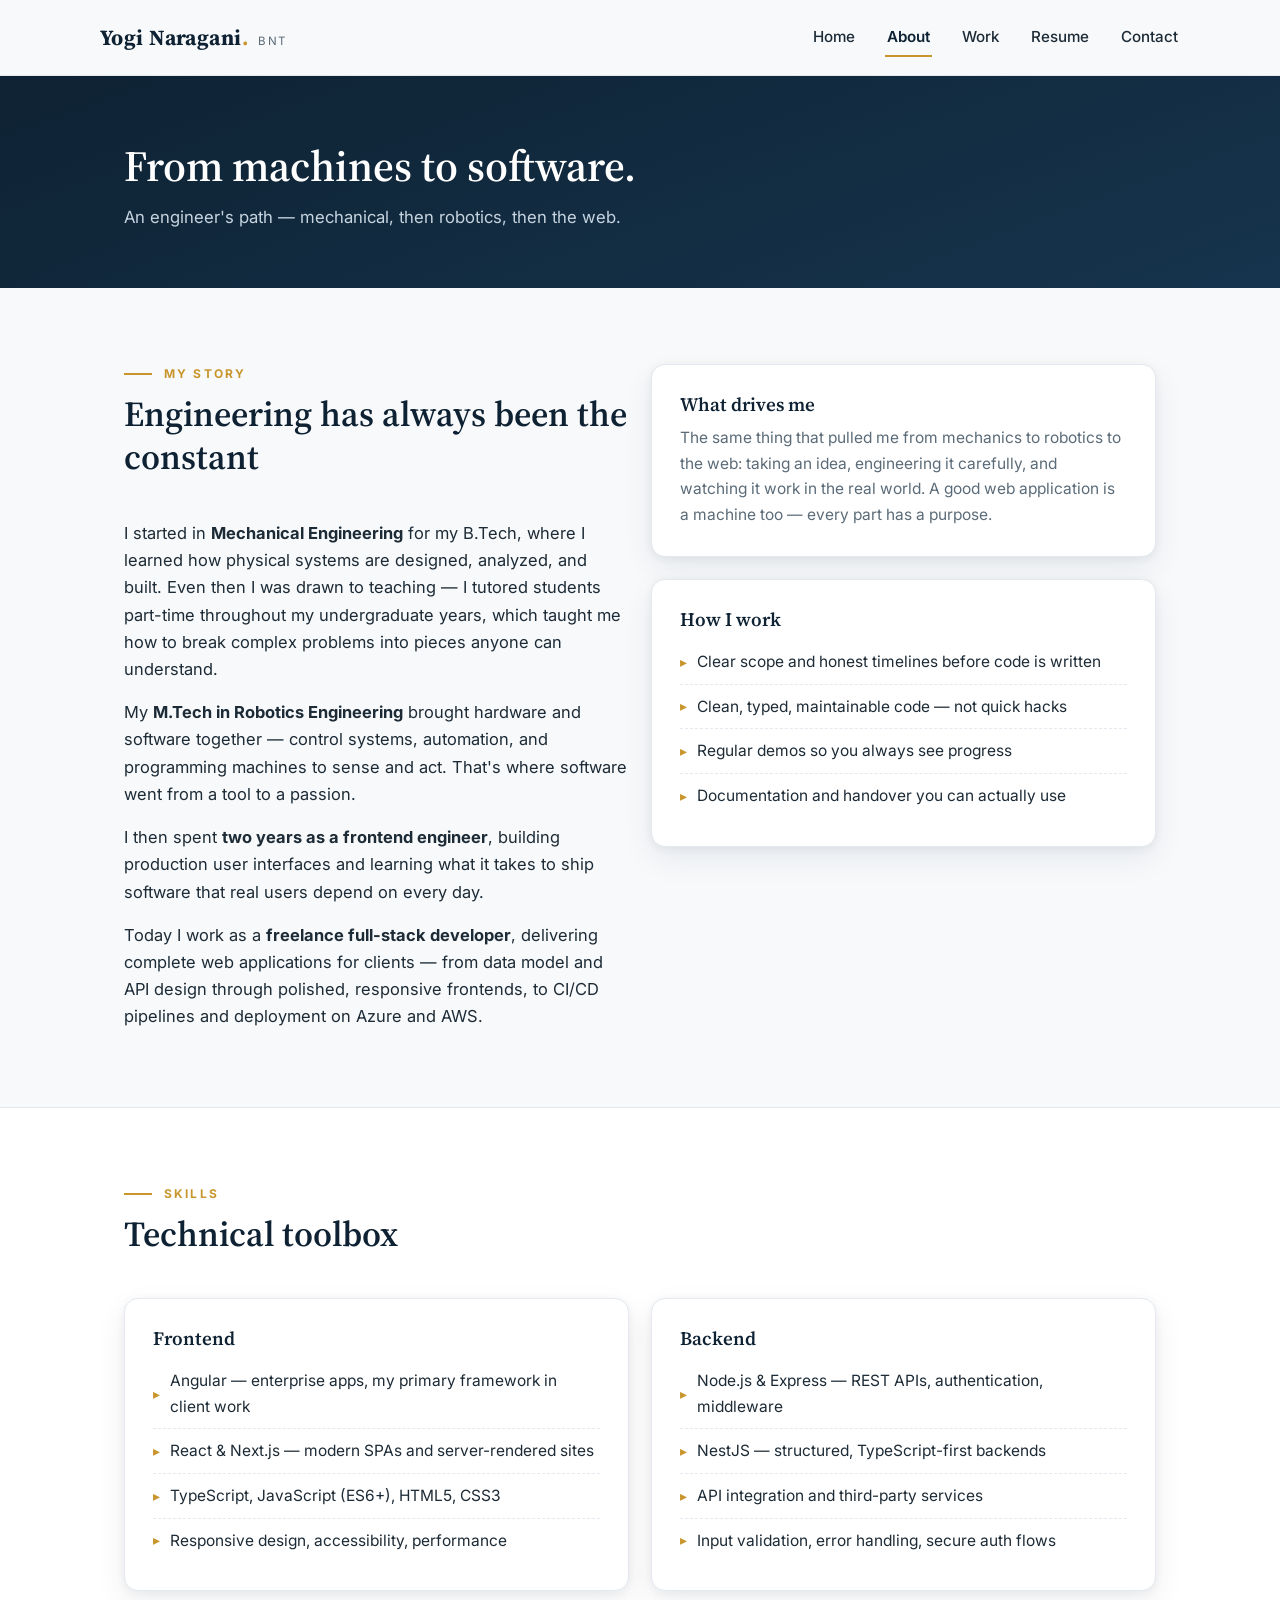
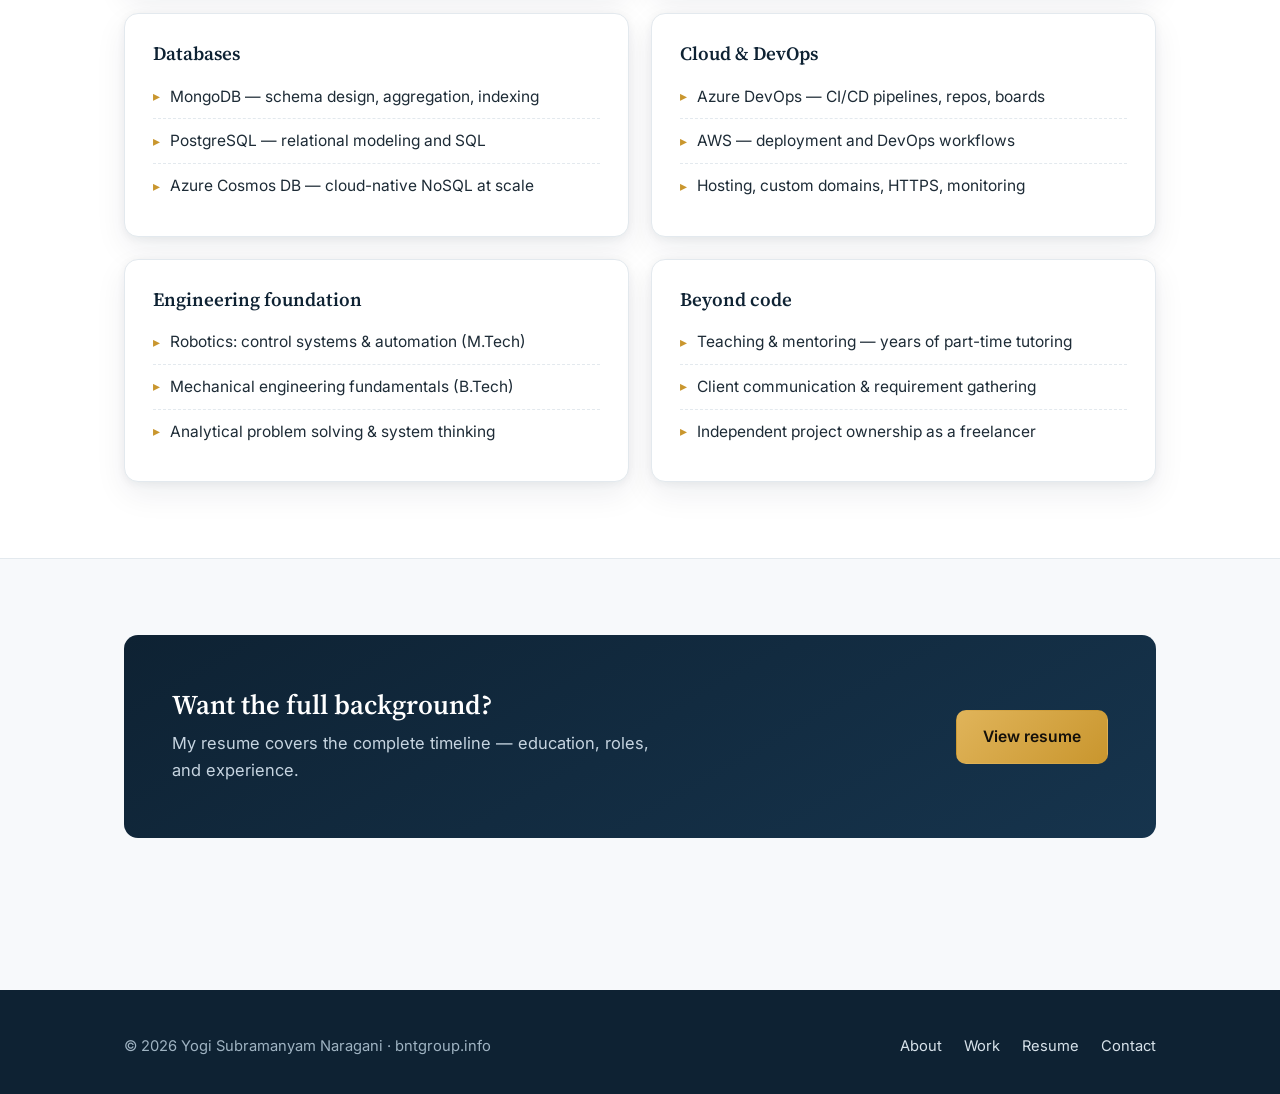
==== about.html @ f07eb939 "feat: modern visual polish + full SEO (OG/Twitter cards, JSON-LD, sitemap, robots, og image); rebran" ====
<!DOCTYPE html>
<html lang="en">
<head>
  <meta charset="UTF-8" />
  <meta name="viewport" content="width=device-width, initial-scale=1.0" />
  <title>About — Yogi Subramanyam Naragani</title>
  <meta name="description" content="From mechanical and robotics engineering to full-stack web development — the story, skills, and technical toolbox of Yogi Subramanyam Naragani." />
  <link rel="icon" href="data:image/svg+xml,%3Csvg xmlns='http://www.w3.org/2000/svg' viewBox='0 0 100 100'%3E%3Crect width='100' height='100' rx='20' fill='%230e2233'/%3E%3Ctext x='50' y='68' font-size='52' text-anchor='middle' fill='%23e0b45a' font-family='Georgia'%3EY%3C/text%3E%3C/svg%3E" />
  <link rel="preconnect" href="https://fonts.googleapis.com" />
  <link rel="preconnect" href="https://fonts.gstatic.com" crossorigin />
  <link href="https://fonts.googleapis.com/css2?family=Inter:wght@400;500;600;700&family=Source+Serif+4:wght@600;700&display=swap" rel="stylesheet" />
  <link rel="stylesheet" href="assets/styles.css" />
  <link rel="canonical" href="https://bntgroup.info/about.html" />
  <meta name="robots" content="index, follow" />
  <meta name="author" content="Yogi Subramanyam Naragani" />
  <meta name="theme-color" content="#0e2233" />
  <meta property="og:type" content="website" />
  <meta property="og:site_name" content="Yogi Naragani — BNT" />
  <meta property="og:title" content="About — Yogi Subramanyam Naragani" />
  <meta property="og:description" content="From mechanical and robotics engineering to full-stack web development — the story, skills, and technical toolbox of Yogi Subramanyam Naragani." />
  <meta property="og:url" content="https://bntgroup.info/about.html" />
  <meta property="og:image" content="https://bntgroup.info/assets/og.png" />
  <meta property="og:image:width" content="1200" />
  <meta property="og:image:height" content="630" />
  <meta property="og:image:alt" content="Yogi Subramanyam Naragani — Full-Stack Developer (Angular, React, Node.js)" />
  <meta name="twitter:card" content="summary_large_image" />
  <meta name="twitter:title" content="About — Yogi Subramanyam Naragani" />
  <meta name="twitter:description" content="From mechanical and robotics engineering to full-stack web development — the story, skills, and technical toolbox of Yogi Subramanyam Naragani." />
  <meta name="twitter:image" content="https://bntgroup.info/assets/og.png" />
</head>
<body>

  <header class="site-header">
    <div class="container header-inner">
      <a class="brand" href="index.html" aria-label="Home">
        <span class="mark">Yogi Naragani<span class="dot">.</span></span>
        <span class="sub">BNT</span>
      </a>
      <button class="nav-toggle" aria-expanded="false" aria-label="Toggle navigation">☰</button>
      <nav class="site-nav" aria-label="Main navigation">
        <a href="index.html">Home</a>
        <a href="about.html" aria-current="page">About</a>
        <a href="projects.html">Work</a>
        <a href="resume.html">Resume</a>
        <a href="contact.html">Contact</a>
      </nav>
    </div>
  </header>

  <section class="page-hero">
    <div class="container">
      <h1>From machines to software.</h1>
      <p>An engineer's path — mechanical, then robotics, then the web.</p>
    </div>
  </section>

  <section class="section">
    <div class="container">
      <div class="grid cols-2">
        <div>
          <div class="section-head">
            <span class="kicker">My story</span>
            <h2>Engineering has always been the constant</h2>
          </div>
          <p style="margin-bottom: 16px;">
            I started in <strong>Mechanical Engineering</strong> for my B.Tech, where I learned how
            physical systems are designed, analyzed, and built. Even then I was drawn to teaching —
            I tutored students part-time throughout my undergraduate years, which taught me how to
            break complex problems into pieces anyone can understand.
          </p>
          <p style="margin-bottom: 16px;">
            My <strong>M.Tech in Robotics Engineering</strong> brought hardware and software together —
            control systems, automation, and programming machines to sense and act. That's where
            software went from a tool to a passion.
          </p>
          <p style="margin-bottom: 16px;">
            I then spent <strong>two years as a frontend engineer</strong>, building production user
            interfaces and learning what it takes to ship software that real users depend on every day.
          </p>
          <p>
            Today I work as a <strong>freelance full-stack developer</strong>, delivering complete
            web applications for clients — from data model and API design through polished,
            responsive frontends, to CI/CD pipelines and deployment on Azure and AWS.
          </p>
        </div>
        <div>
          <div class="card" style="margin-bottom: 22px;">
            <h3>What drives me</h3>
            <p>
              The same thing that pulled me from mechanics to robotics to the web: taking an idea,
              engineering it carefully, and watching it work in the real world. A good web application
              is a machine too — every part has a purpose.
            </p>
          </div>
          <div class="card">
            <h3>How I work</h3>
            <ul class="skill-list">
              <li>Clear scope and honest timelines before code is written</li>
              <li>Clean, typed, maintainable code — not quick hacks</li>
              <li>Regular demos so you always see progress</li>
              <li>Documentation and handover you can actually use</li>
            </ul>
          </div>
        </div>
      </div>
    </div>
  </section>

  <section class="section alt">
    <div class="container">
      <div class="section-head">
        <span class="kicker">Skills</span>
        <h2>Technical toolbox</h2>
      </div>
      <div class="skill-groups">
        <div class="card">
          <h3>Frontend</h3>
          <ul class="skill-list">
            <li>Angular — enterprise apps, my primary framework in client work</li>
            <li>React &amp; Next.js — modern SPAs and server-rendered sites</li>
            <li>TypeScript, JavaScript (ES6+), HTML5, CSS3</li>
            <li>Responsive design, accessibility, performance</li>
          </ul>
        </div>
        <div class="card">
          <h3>Backend</h3>
          <ul class="skill-list">
            <li>Node.js &amp; Express — REST APIs, authentication, middleware</li>
            <li>NestJS — structured, TypeScript-first backends</li>
            <li>API integration and third-party services</li>
            <li>Input validation, error handling, secure auth flows</li>
          </ul>
        </div>
        <div class="card">
          <h3>Databases</h3>
          <ul class="skill-list">
            <li>MongoDB — schema design, aggregation, indexing</li>
            <li>PostgreSQL — relational modeling and SQL</li>
            <li>Azure Cosmos DB — cloud-native NoSQL at scale</li>
          </ul>
        </div>
        <div class="card">
          <h3>Cloud &amp; DevOps</h3>
          <ul class="skill-list">
            <li>Azure DevOps — CI/CD pipelines, repos, boards</li>
            <li>AWS — deployment and DevOps workflows</li>
            <li>Hosting, custom domains, HTTPS, monitoring</li>
          </ul>
        </div>
        <div class="card">
          <h3>Engineering foundation</h3>
          <ul class="skill-list">
            <li>Robotics: control systems &amp; automation (M.Tech)</li>
            <li>Mechanical engineering fundamentals (B.Tech)</li>
            <li>Analytical problem solving &amp; system thinking</li>
          </ul>
        </div>
        <div class="card">
          <h3>Beyond code</h3>
          <ul class="skill-list">
            <li>Teaching &amp; mentoring — years of part-time tutoring</li>
            <li>Client communication &amp; requirement gathering</li>
            <li>Independent project ownership as a freelancer</li>
          </ul>
        </div>
      </div>
    </div>
  </section>

  <section class="section">
    <div class="container">
      <div class="cta-band">
        <div>
          <h2>Want the full background?</h2>
          <p>My resume covers the complete timeline — education, roles, and experience.</p>
        </div>
        <a class="btn btn-primary" href="resume.html">View resume</a>
      </div>
    </div>
  </section>

  <footer class="site-footer">
    <div class="container footer-inner">
      <span>© 2026 Yogi Subramanyam Naragani · bntgroup.info</span>
      <div class="footer-links">
        <a href="about.html">About</a>
        <a href="projects.html">Work</a>
        <a href="resume.html">Resume</a>
        <a href="contact.html">Contact</a>
      </div>
    </div>
  </footer>

  <script src="assets/site.js"></script>
</body>
</html>
---- assets/styles.css ----
/* ============ BNT Group / Yogi Naragani — Portfolio ============ */
:root {
  --navy: #0e2233;
  --navy-2: #16344d;
  --ink: #1d2b36;
  --muted: #5b6b78;
  --line: #e3e9ee;
  --bg: #f7f9fb;
  --card: #ffffff;
  --accent: #c9962e;
  --accent-2: #e0b45a;
  --radius: 14px;
  --shadow: 0 2px 8px rgba(14, 34, 51, 0.06), 0 12px 32px rgba(14, 34, 51, 0.07);
  --font-display: "Source Serif 4", Georgia, "Times New Roman", serif;
  --font-body: "Inter", -apple-system, BlinkMacSystemFont, "Segoe UI", Roboto, sans-serif;
}

* { margin: 0; padding: 0; box-sizing: border-box; }

html { scroll-behavior: smooth; }
@media (prefers-reduced-motion: reduce) {
  html { scroll-behavior: auto; }
  *, *::before, *::after { animation: none !important; transition: none !important; }
}

body {
  font-family: var(--font-body);
  color: var(--ink);
  background: var(--bg);
  line-height: 1.65;
  font-size: 16.5px;
  -webkit-font-smoothing: antialiased;
}

h1, h2, h3 { font-family: var(--font-display); color: var(--navy); line-height: 1.2; font-weight: 600; }

a { color: var(--navy-2); text-decoration: none; }
a:focus-visible, button:focus-visible {
  outline: 3px solid var(--accent);
  outline-offset: 3px;
  border-radius: 4px;
}

.container { max-width: 1080px; margin: 0 auto; padding: 0 24px; }

/* ---------- Header ---------- */
.site-header {
  position: sticky; top: 0; z-index: 50;
  background: rgba(247, 249, 251, 0.92);
  backdrop-filter: blur(8px);
  border-bottom: 1px solid var(--line);
}
.header-inner {
  display: flex; align-items: center; justify-content: space-between;
  padding: 18px 0;
}
.brand { display: flex; align-items: baseline; gap: 10px; }
.brand .mark {
  font-family: var(--font-display);
  font-size: 1.35rem; font-weight: 700; color: var(--navy);
  letter-spacing: 0.02em;
}
.brand .mark .dot { color: var(--accent); }
.brand .sub {
  font-size: 0.72rem; text-transform: uppercase; letter-spacing: 0.14em;
  color: var(--muted);
}
.site-nav { display: flex; gap: 28px; align-items: center; }
.site-nav a {
  font-size: 0.95rem; font-weight: 500; color: var(--ink);
  padding: 6px 2px; border-bottom: 2px solid transparent;
}
.site-nav a:hover { color: var(--navy); border-bottom-color: var(--accent-2); }
.site-nav a[aria-current="page"] { color: var(--navy); border-bottom-color: var(--accent); font-weight: 600; }
.nav-toggle {
  display: none; background: none; border: 1px solid var(--line);
  border-radius: 8px; padding: 8px 12px; font-size: 1.1rem; cursor: pointer; color: var(--navy);
}

/* ---------- Hero ---------- */
.hero {
  background: linear-gradient(160deg, var(--navy) 0%, var(--navy-2) 70%, #1d4260 100%);
  color: #eaf1f7;
  padding: 96px 0 88px;
  position: relative;
  overflow: hidden;
}
.hero::after {
  content: "";
  position: absolute; right: -140px; top: -140px;
  width: 420px; height: 420px; border-radius: 50%;
  background: radial-gradient(circle, rgba(224, 180, 90, 0.16), transparent 65%);
}
.hero::before {
  content: "";
  position: absolute; inset: 0;
  background-image:
    linear-gradient(rgba(255, 255, 255, 0.035) 1px, transparent 1px),
    linear-gradient(90deg, rgba(255, 255, 255, 0.035) 1px, transparent 1px);
  background-size: 44px 44px;
  mask-image: radial-gradient(ellipse 90% 90% at 30% 20%, black 40%, transparent 75%);
  -webkit-mask-image: radial-gradient(ellipse 90% 90% at 30% 20%, black 40%, transparent 75%);
  pointer-events: none;
}
.hero .container { position: relative; z-index: 1; }
.grad {
  background: linear-gradient(92deg, #e0b45a 0%, #f2d494 55%, #e0b45a 100%);
  -webkit-background-clip: text; background-clip: text;
  -webkit-text-fill-color: transparent; color: transparent;
}
.badge {
  display: inline-flex; align-items: center; gap: 8px;
  font-size: 0.82rem; font-weight: 600; color: #d7e2ea;
  border: 1px solid rgba(255, 255, 255, 0.18);
  background: rgba(255, 255, 255, 0.06);
  padding: 6px 14px; border-radius: 999px; margin-bottom: 22px;
}
.badge .pulse {
  width: 8px; height: 8px; border-radius: 50%; background: #4ade80;
  box-shadow: 0 0 0 0 rgba(74, 222, 128, 0.6);
  animation: pulse 2s infinite;
}
@keyframes pulse {
  0% { box-shadow: 0 0 0 0 rgba(74, 222, 128, 0.5); }
  70% { box-shadow: 0 0 0 8px rgba(74, 222, 128, 0); }
  100% { box-shadow: 0 0 0 0 rgba(74, 222, 128, 0); }
}
.hero h1 {
  color: #ffffff; font-size: clamp(2.1rem, 5vw, 3.3rem);
  max-width: 17ch; margin-bottom: 18px;
}
.hero .kicker {
  display: inline-block; font-size: 0.78rem; letter-spacing: 0.18em;
  text-transform: uppercase; color: var(--accent-2);
  margin-bottom: 20px; font-weight: 600;
}
.hero p.lede { max-width: 58ch; font-size: 1.12rem; color: #c6d4e0; margin-bottom: 34px; }
.hero-actions { display: flex; gap: 14px; flex-wrap: wrap; }

.btn {
  display: inline-block; padding: 13px 26px; border-radius: 10px;
  font-weight: 600; font-size: 0.98rem; border: 1px solid transparent;
  transition: transform 0.15s ease, box-shadow 0.15s ease;
}
.btn:hover { transform: translateY(-2px); }
.btn-primary { background: linear-gradient(135deg, var(--accent-2), var(--accent)); color: #14100a; }
.btn-primary:hover { background: linear-gradient(135deg, #f0d090, var(--accent-2)); box-shadow: 0 8px 20px rgba(201, 150, 46, 0.35); }
.btn-ghost { border-color: rgba(255, 255, 255, 0.35); color: #ffffff; }
.btn-ghost:hover { border-color: #ffffff; background: rgba(255, 255, 255, 0.07); }
.btn-dark { background: var(--navy); color: #ffffff; }
.btn-dark:hover { background: var(--navy-2); box-shadow: 0 8px 20px rgba(14, 34, 51, 0.3); }

/* ---------- Sections ---------- */
.section { padding: 76px 0; }
.section.alt { background: #ffffff; border-top: 1px solid var(--line); border-bottom: 1px solid var(--line); }
.section-head { margin-bottom: 42px; max-width: 62ch; }
.section-head .kicker {
  font-size: 0.75rem; letter-spacing: 0.18em; text-transform: uppercase;
  color: var(--accent); font-weight: 700; display: block; margin-bottom: 10px;
}
.section-head .kicker::before {
  content: ""; display: inline-block; width: 28px; height: 2px;
  background: var(--accent); margin-right: 12px; vertical-align: middle;
}

/* ---------- Scroll reveal ---------- */
.will-reveal { opacity: 0; transform: translateY(20px); transition: opacity 0.6s ease, transform 0.6s ease; }
.will-reveal.revealed { opacity: 1; transform: none; }
@media (prefers-reduced-motion: reduce) {
  .will-reveal { opacity: 1; transform: none; }
}
.section-head h2 { font-size: clamp(1.6rem, 3.4vw, 2.2rem); margin-bottom: 12px; }
.section-head p { color: var(--muted); }

/* ---------- Cards ---------- */
.grid { display: grid; gap: 22px; }
.grid.cols-3 { grid-template-columns: repeat(3, 1fr); }
.grid.cols-2 { grid-template-columns: repeat(2, 1fr); }

.card {
  background: var(--card); border: 1px solid var(--line); border-radius: var(--radius);
  padding: 28px; box-shadow: var(--shadow);
  transition: transform 0.25s ease, box-shadow 0.25s ease, border-color 0.25s ease;
}
.card:hover {
  transform: translateY(-4px);
  border-color: #dcc79a;
  box-shadow: 0 6px 16px rgba(14, 34, 51, 0.08), 0 22px 48px rgba(14, 34, 51, 0.12);
}
.card h3 { font-size: 1.18rem; margin-bottom: 10px; }
.card p { color: var(--muted); font-size: 0.97rem; }
.card .icon {
  width: 46px; height: 46px; border-radius: 11px;
  background: linear-gradient(140deg, var(--navy), var(--navy-2));
  color: var(--accent-2); display: flex; align-items: center; justify-content: center;
  font-size: 1.25rem; margin-bottom: 18px;
}

.tags { display: flex; flex-wrap: wrap; gap: 8px; margin-top: 16px; }
.tag {
  font-size: 0.78rem; font-weight: 600; padding: 4px 11px; border-radius: 999px;
  background: #eef3f7; color: var(--navy-2); border: 1px solid var(--line);
}

/* ---------- Stats strip ---------- */
.stats { display: grid; grid-template-columns: repeat(4, 1fr); gap: 18px; }
.stat { text-align: center; padding: 22px 10px; }
.stat .num { font-family: var(--font-display); font-size: 2rem; font-weight: 700; color: var(--navy); }
.stat .lbl { font-size: 0.82rem; text-transform: uppercase; letter-spacing: 0.1em; color: var(--muted); margin-top: 4px; }

/* ---------- Timeline (resume) ---------- */
.timeline { position: relative; padding-left: 30px; }
.timeline::before {
  content: ""; position: absolute; left: 8px; top: 6px; bottom: 6px;
  width: 2px; background: var(--line);
}
.tl-item { position: relative; padding-bottom: 38px; }
.tl-item:last-child { padding-bottom: 0; }
.tl-item::before {
  content: ""; position: absolute; left: -28px; top: 7px;
  width: 14px; height: 14px; border-radius: 50%;
  background: var(--accent); border: 3px solid var(--bg);
  box-shadow: 0 0 0 2px var(--accent);
}
.tl-item .when {
  font-size: 0.8rem; font-weight: 700; text-transform: uppercase;
  letter-spacing: 0.1em; color: var(--accent); margin-bottom: 4px;
}
.tl-item h3 { font-size: 1.15rem; }
.tl-item .where { color: var(--navy-2); font-weight: 600; font-size: 0.95rem; margin-bottom: 8px; }
.tl-item p { color: var(--muted); font-size: 0.96rem; max-width: 64ch; }

/* ---------- Skill bars ---------- */
.skill-groups { display: grid; grid-template-columns: repeat(2, 1fr); gap: 22px; }
.skill-list { list-style: none; }
.skill-list li {
  display: flex; align-items: center; gap: 10px;
  padding: 9px 0; border-bottom: 1px dashed var(--line);
  font-size: 0.97rem;
}
.skill-list li:last-child { border-bottom: none; }
.skill-list li::before { content: "▸"; color: var(--accent); font-size: 0.85rem; }

/* ---------- Contact ---------- */
.contact-card { display: flex; flex-direction: column; gap: 8px; }
.contact-card .label {
  font-size: 0.75rem; text-transform: uppercase; letter-spacing: 0.14em;
  color: var(--muted); font-weight: 700;
}
.contact-card .value { font-size: 1.05rem; font-weight: 600; color: var(--navy); word-break: break-word; }

/* ---------- CTA band ---------- */
.cta-band {
  background: linear-gradient(150deg, var(--navy), var(--navy-2));
  border-radius: var(--radius);
  color: #ffffff; padding: 54px 48px;
  display: flex; align-items: center; justify-content: space-between;
  gap: 28px; flex-wrap: wrap;
}
.cta-band h2 { color: #ffffff; font-size: 1.7rem; max-width: 26ch; }
.cta-band p { color: #c6d4e0; margin-top: 8px; max-width: 48ch; }

/* ---------- Footer ---------- */
.site-footer {
  background: var(--navy); color: #9fb3c2;
  padding: 44px 0 36px; margin-top: 76px; font-size: 0.92rem;
}
.footer-inner { display: flex; justify-content: space-between; align-items: center; gap: 20px; flex-wrap: wrap; }
.site-footer a { color: #d7e2ea; }
.site-footer a:hover { color: var(--accent-2); }
.footer-links { display: flex; gap: 22px; }

/* ---------- Page hero (inner pages) ---------- */
.page-hero {
  background: linear-gradient(160deg, var(--navy), var(--navy-2));
  color: #ffffff; padding: 64px 0 56px;
}
.page-hero h1 { color: #ffffff; font-size: clamp(1.9rem, 4vw, 2.7rem); }
.page-hero p { color: #c6d4e0; max-width: 60ch; margin-top: 12px; font-size: 1.05rem; }

/* ---------- Responsive ---------- */
@media (max-width: 880px) {
  .grid.cols-3 { grid-template-columns: 1fr 1fr; }
  .stats { grid-template-columns: repeat(2, 1fr); }
  .skill-groups { grid-template-columns: 1fr; }
}
@media (max-width: 640px) {
  .grid.cols-3, .grid.cols-2 { grid-template-columns: 1fr; }
  .nav-toggle { display: block; }
  .site-nav {
    display: none; position: absolute; top: 100%; left: 0; right: 0;
    flex-direction: column; gap: 0; background: #ffffff;
    border-bottom: 1px solid var(--line); padding: 8px 24px 16px;
    box-shadow: var(--shadow);
  }
  .site-nav.open { display: flex; }
  .site-nav a { padding: 12px 0; width: 100%; border-bottom: 1px solid var(--line); }
  .site-nav a:last-child { border-bottom: none; }
  .hero { padding: 68px 0 62px; }
  .cta-band { padding: 38px 28px; }
}
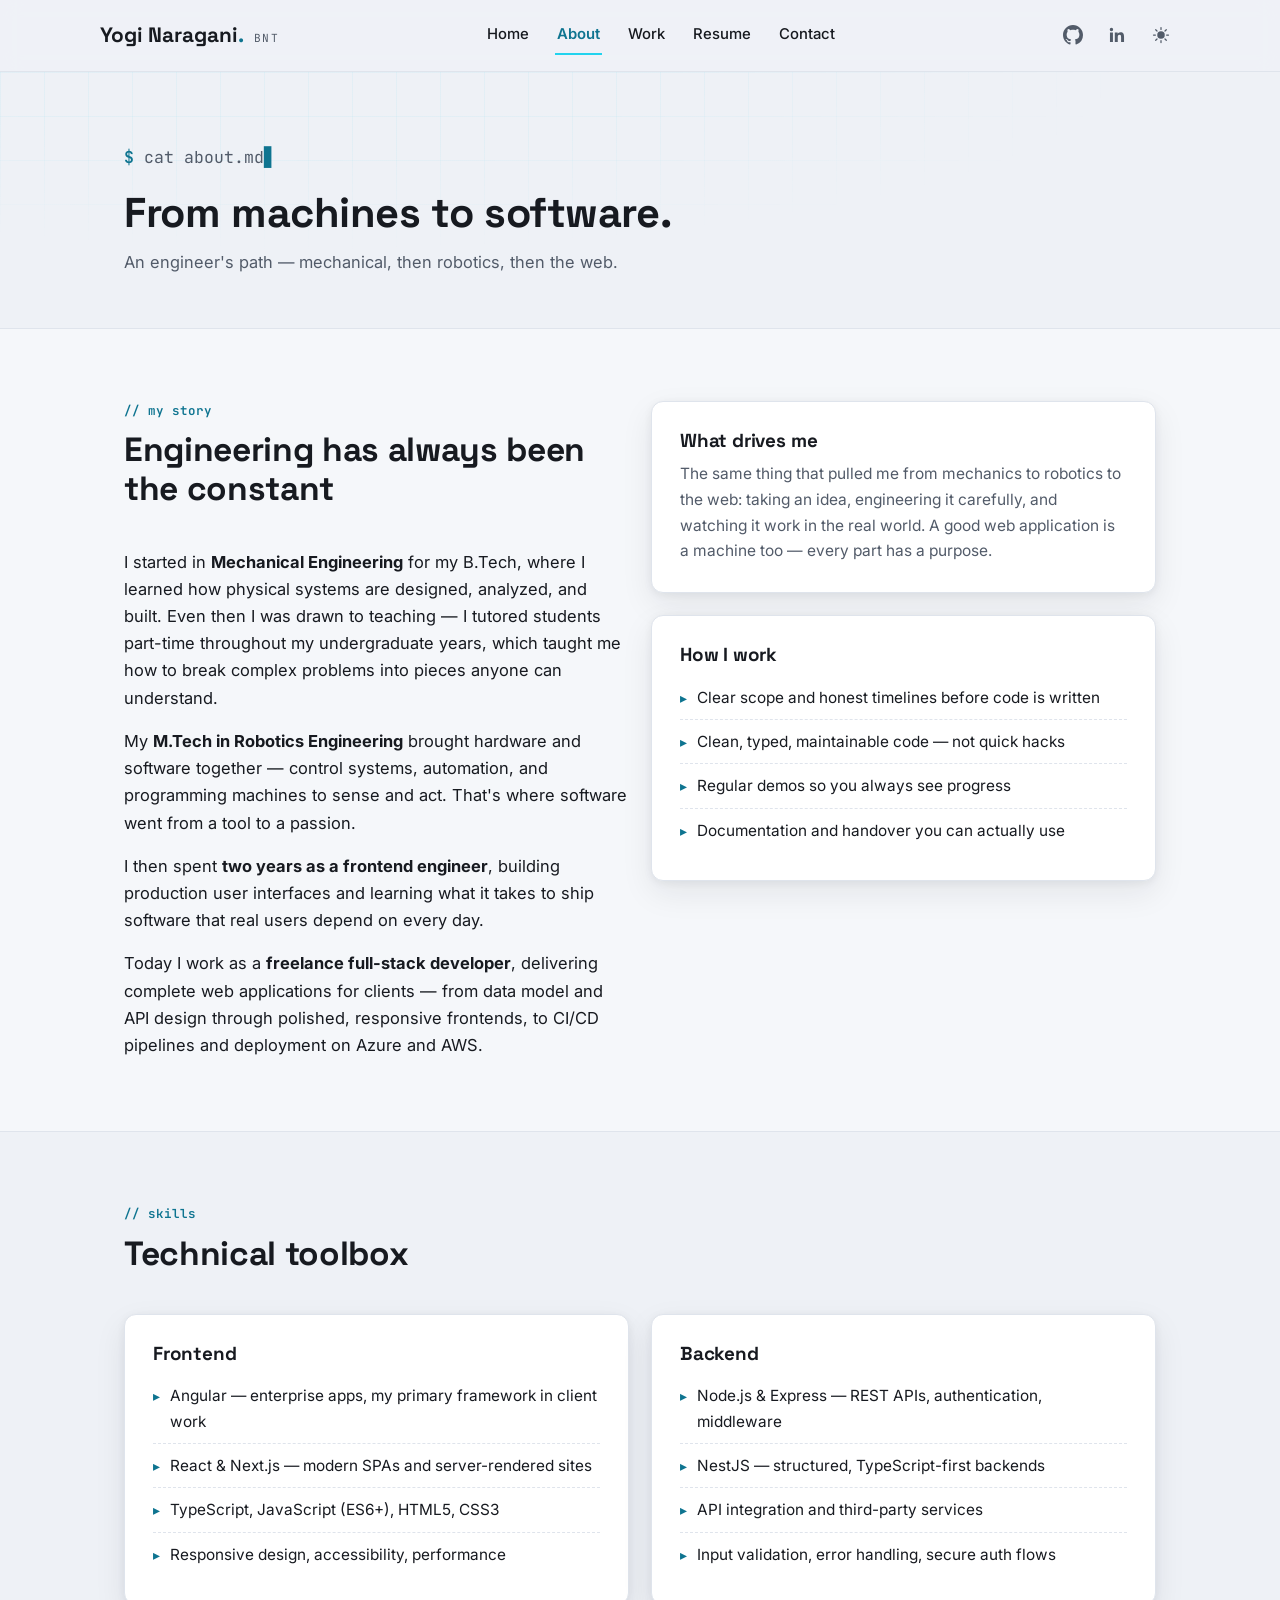
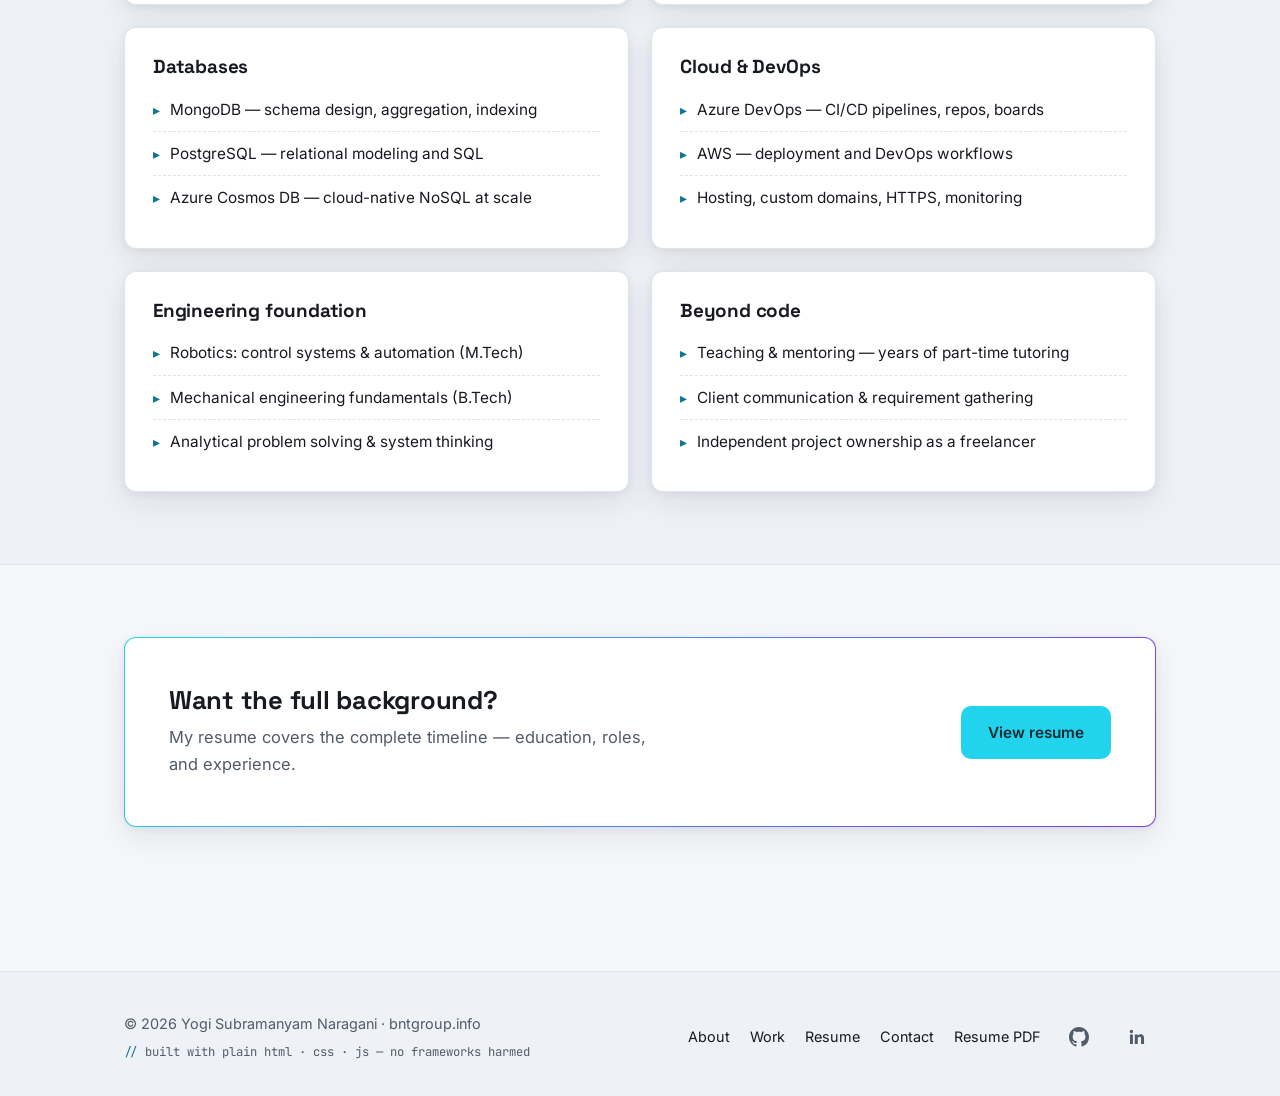
==== commit 65cd82b4: "feat!: dark-developer redesign — dark/light themes, terminal UI details, contact form, avatar+social" ====
--- a/about.html
+++ b/about.html
@@ -5,15 +5,26 @@
   <meta name="viewport" content="width=device-width, initial-scale=1.0" />
   <title>About — Yogi Subramanyam Naragani</title>
   <meta name="description" content="From mechanical and robotics engineering to full-stack web development — the story, skills, and technical toolbox of Yogi Subramanyam Naragani." />
-  <link rel="icon" href="data:image/svg+xml,%3Csvg xmlns='http://www.w3.org/2000/svg' viewBox='0 0 100 100'%3E%3Crect width='100' height='100' rx='20' fill='%230e2233'/%3E%3Ctext x='50' y='68' font-size='52' text-anchor='middle' fill='%23e0b45a' font-family='Georgia'%3EY%3C/text%3E%3C/svg%3E" />
+  <link rel="icon" href="data:image/svg+xml,%3Csvg xmlns='http://www.w3.org/2000/svg' viewBox='0 0 100 100'%3E%3Crect width='100' height='100' rx='20' fill='%230f1115'/%3E%3Ctext x='50' y='68' font-size='52' text-anchor='middle' fill='%2322d3ee' font-family='monospace' font-weight='bold'%3EY%3C/text%3E%3C/svg%3E" />
   <link rel="preconnect" href="https://fonts.googleapis.com" />
   <link rel="preconnect" href="https://fonts.gstatic.com" crossorigin />
-  <link href="https://fonts.googleapis.com/css2?family=Inter:wght@400;500;600;700&family=Source+Serif+4:wght@600;700&display=swap" rel="stylesheet" />
-  <link rel="stylesheet" href="assets/styles.css" />
+  <link href="https://fonts.googleapis.com/css2?family=Inter:wght@400;500;600&family=JetBrains+Mono:wght@400;600&family=Space+Grotesk:wght@500;700&display=swap" rel="stylesheet" />
+  <script>
+  (function () {
+    var t;
+    try { t = localStorage.getItem("theme"); } catch (e) {}
+    if (t !== "light" && t !== "dark") {
+      t = window.matchMedia && window.matchMedia("(prefers-color-scheme: light)").matches ? "light" : "dark";
+    }
+    document.documentElement.setAttribute("data-theme", t);
+  })();
+  </script>
+  <link rel="stylesheet" href="assets/styles.css?v=5" />
   <link rel="canonical" href="https://bntgroup.info/about.html" />
   <meta name="robots" content="index, follow" />
   <meta name="author" content="Yogi Subramanyam Naragani" />
-  <meta name="theme-color" content="#0e2233" />
+  <meta name="theme-color" content="#0f1115" media="(prefers-color-scheme: dark)" />
+  <meta name="theme-color" content="#f5f7fa" media="(prefers-color-scheme: light)" />
   <meta property="og:type" content="website" />
   <meta property="og:site_name" content="Yogi Naragani — BNT" />
   <meta property="og:title" content="About — Yogi Subramanyam Naragani" />
@@ -44,11 +55,19 @@
         <a href="resume.html">Resume</a>
         <a href="contact.html">Contact</a>
       </nav>
+      <div class="header-right">
+        <!-- TODO: replace YOUR_GITHUB with real profile -->
+        <a class="icon-link" href="https://github.com/YOUR_GITHUB" aria-label="GitHub profile"><svg viewBox="0 0 16 16" aria-hidden="true"><path d="M8 0C3.58 0 0 3.58 0 8c0 3.54 2.29 6.53 5.47 7.59.4.07.55-.17.55-.38 0-.19-.01-.82-.01-1.49-2.01.37-2.53-.49-2.69-.94-.09-.23-.48-.94-.82-1.13-.28-.15-.68-.52-.01-.53.63-.01 1.08.58 1.23.82.72 1.21 1.87.87 2.33.66.07-.52.28-.87.51-1.07-1.78-.2-3.64-.89-3.64-3.95 0-.87.31-1.59.82-2.15-.08-.2-.36-1.02.08-2.12 0 0 .67-.21 2.2.82.64-.18 1.32-.27 2-.27s1.36.09 2 .27c1.53-1.04 2.2-.82 2.2-.82.44 1.1.16 1.92.08 2.12.51.56.82 1.27.82 2.15 0 3.07-1.87 3.75-3.65 3.95.29.25.54.73.54 1.48 0 1.07-.01 1.93-.01 2.2 0 .21.15.46.55.38A8.01 8.01 0 0 0 16 8c0-4.42-3.58-8-8-8z"/></svg></a>
+        <!-- TODO: replace YOUR_LINKEDIN with real profile -->
+        <a class="icon-link" href="https://www.linkedin.com/in/YOUR_LINKEDIN" aria-label="LinkedIn profile"><svg viewBox="0 0 24 24" aria-hidden="true"><path d="M20.45 20.45h-3.55v-5.57c0-1.33-.03-3.04-1.85-3.04-1.86 0-2.14 1.45-2.14 2.94v5.67H9.35V9h3.41v1.56h.05c.48-.9 1.64-1.85 3.37-1.85 3.6 0 4.27 2.37 4.27 5.46v6.28zM5.34 7.43a2.06 2.06 0 1 1 0-4.12 2.06 2.06 0 0 1 0 4.12zM7.12 20.45H3.56V9h3.56v11.45z"/></svg></a>
+        <button class="theme-toggle" aria-label="Switch theme"><svg class="sun" viewBox="0 0 24 24" aria-hidden="true"><path d="M12 2.25a.75.75 0 0 1 .75.75v2.25a.75.75 0 0 1-1.5 0V3a.75.75 0 0 1 .75-.75zM7.5 12a4.5 4.5 0 1 1 9 0 4.5 4.5 0 0 1-9 0zM18.9 6.16a.75.75 0 0 0-1.06-1.06l-1.59 1.59a.75.75 0 1 0 1.06 1.06l1.59-1.59zM21.75 12a.75.75 0 0 1-.75.75h-2.25a.75.75 0 0 1 0-1.5H21a.75.75 0 0 1 .75.75zM17.84 18.9a.75.75 0 0 0 1.06-1.06l-1.59-1.59a.75.75 0 1 0-1.06 1.06l1.59 1.59zM12 18a.75.75 0 0 1 .75.75V21a.75.75 0 0 1-1.5 0v-2.25A.75.75 0 0 1 12 18zM7.76 17.25a.75.75 0 0 0-1.06-1.06L5.1 17.78a.75.75 0 0 0 1.06 1.06l1.6-1.59zM6 12a.75.75 0 0 1-.75.75H3a.75.75 0 0 1 0-1.5h2.25A.75.75 0 0 1 6 12zM6.16 5.1a.75.75 0 0 0-1.06 1.06l1.59 1.59a.75.75 0 0 0 1.06-1.06L6.16 5.1z"/></svg><svg class="moon" viewBox="0 0 24 24" aria-hidden="true"><path d="M21.75 14.01A9.72 9.72 0 0 1 12.28 21a9.75 9.75 0 0 1-2.3-19.23.75.75 0 0 1 .85 1.03 7.5 7.5 0 0 0 9.9 9.9.75.75 0 0 1 1.02.86 9.6 9.6 0 0 1-.0.45z"/></svg></button>
+      </div>
     </div>
   </header>
 
   <section class="page-hero">
     <div class="container">
+      <p class="term-line"><span class="prompt">$</span> cat about.md<span class="term-cursor">▊</span></p>
       <h1>From machines to software.</h1>
       <p>An engineer's path — mechanical, then robotics, then the web.</p>
     </div>
@@ -181,16 +200,22 @@
 
   <footer class="site-footer">
     <div class="container footer-inner">
-      <span>© 2026 Yogi Subramanyam Naragani · bntgroup.info</span>
+      <div class="footer-left">
+        <span>© 2026 Yogi Subramanyam Naragani · bntgroup.info</span>
+        <span class="footer-note">built with plain html · css · js — no frameworks harmed</span>
+      </div>
       <div class="footer-links">
         <a href="about.html">About</a>
         <a href="projects.html">Work</a>
         <a href="resume.html">Resume</a>
         <a href="contact.html">Contact</a>
+        <a href="assets/Yogi-Naragani-Resume.pdf" download>Resume PDF</a>
+        <a class="icon-link" href="https://github.com/YOUR_GITHUB" aria-label="GitHub profile"><svg viewBox="0 0 16 16" aria-hidden="true"><path d="M8 0C3.58 0 0 3.58 0 8c0 3.54 2.29 6.53 5.47 7.59.4.07.55-.17.55-.38 0-.19-.01-.82-.01-1.49-2.01.37-2.53-.49-2.69-.94-.09-.23-.48-.94-.82-1.13-.28-.15-.68-.52-.01-.53.63-.01 1.08.58 1.23.82.72 1.21 1.87.87 2.33.66.07-.52.28-.87.51-1.07-1.78-.2-3.64-.89-3.64-3.95 0-.87.31-1.59.82-2.15-.08-.2-.36-1.02.08-2.12 0 0 .67-.21 2.2.82.64-.18 1.32-.27 2-.27s1.36.09 2 .27c1.53-1.04 2.2-.82 2.2-.82.44 1.1.16 1.92.08 2.12.51.56.82 1.27.82 2.15 0 3.07-1.87 3.75-3.65 3.95.29.25.54.73.54 1.48 0 1.07-.01 1.93-.01 2.2 0 .21.15.46.55.38A8.01 8.01 0 0 0 16 8c0-4.42-3.58-8-8-8z"/></svg></a>
+        <a class="icon-link" href="https://www.linkedin.com/in/YOUR_LINKEDIN" aria-label="LinkedIn profile"><svg viewBox="0 0 24 24" aria-hidden="true"><path d="M20.45 20.45h-3.55v-5.57c0-1.33-.03-3.04-1.85-3.04-1.86 0-2.14 1.45-2.14 2.94v5.67H9.35V9h3.41v1.56h.05c.48-.9 1.64-1.85 3.37-1.85 3.6 0 4.27 2.37 4.27 5.46v6.28zM5.34 7.43a2.06 2.06 0 1 1 0-4.12 2.06 2.06 0 0 1 0 4.12zM7.12 20.45H3.56V9h3.56v11.45z"/></svg></a>
       </div>
     </div>
   </footer>
 
-  <script src="assets/site.js"></script>
+  <script src="assets/site.js?v=5"></script>
 </body>
 </html>
--- a/assets/styles.css
+++ b/assets/styles.css
@@ -1,18 +1,48 @@
-/* ============ BNT Group / Yogi Naragani — Portfolio ============ */
+/* ============ Yogi Naragani / BNT — Dark Developer Portfolio ============ */
+
 :root {
-  --navy: #0e2233;
-  --navy-2: #16344d;
-  --ink: #1d2b36;
-  --muted: #5b6b78;
-  --line: #e3e9ee;
-  --bg: #f7f9fb;
+  color-scheme: dark;
+  --bg: #0f1115;
+  --bg-2: #13161c;
+  --card: #161a22;
+  --card-2: #1b2029;
+  --line: #262c38;
+  --ink: #e6e9ef;
+  --muted: #9aa4b4;
+  --accent: #22d3ee;
+  --accent-ink: #22d3ee;
+  --accent-2: #a78bfa;
+  --accent-rgb: 34, 211, 238;
+  --ok: #4ade80;
+  --ok-ink: #4ade80;
+  --err-ink: #f87171;
+  --btn-ink: #062a30;
+  --radius: 12px;
+  --radius-sm: 8px;
+  --shadow: 0 2px 8px rgba(0, 0, 0, 0.35), 0 16px 40px rgba(0, 0, 0, 0.35);
+  --glow: 0 0 0 1px rgba(var(--accent-rgb), 0.35), 0 0 24px rgba(var(--accent-rgb), 0.12);
+  --glow-soft: 0 0 18px rgba(var(--accent-rgb), 0.10);
+  --font-display: "Space Grotesk", "Inter", sans-serif;
+  --font-body: "Inter", -apple-system, BlinkMacSystemFont, "Segoe UI", Roboto, sans-serif;
+  --font-mono: "JetBrains Mono", "SFMono-Regular", Consolas, monospace;
+  --fs-h1: clamp(2.2rem, 5vw, 3.4rem);
+  --fs-h2: clamp(1.5rem, 3.2vw, 2.1rem);
+}
+
+[data-theme="light"] {
+  color-scheme: light;
+  --bg: #f5f7fa;
+  --bg-2: #eef1f6;
   --card: #ffffff;
-  --accent: #c9962e;
-  --accent-2: #e0b45a;
-  --radius: 14px;
-  --shadow: 0 2px 8px rgba(14, 34, 51, 0.06), 0 12px 32px rgba(14, 34, 51, 0.07);
-  --font-display: "Source Serif 4", Georgia, "Times New Roman", serif;
-  --font-body: "Inter", -apple-system, BlinkMacSystemFont, "Segoe UI", Roboto, sans-serif;
+  --card-2: #f1f4f8;
+  --line: #dfe4ec;
+  --ink: #171a20;
+  --muted: #525b69;
+  --accent-ink: #0e7490;
+  --accent-2: #7c3aed;
+  --ok-ink: #15803d;
+  --err-ink: #b91c1c;
+  --shadow: 0 2px 8px rgba(23, 26, 32, 0.06), 0 12px 32px rgba(23, 26, 32, 0.08);
 }
 
 * { margin: 0; padding: 0; box-sizing: border-box; }
@@ -32,91 +62,109 @@
   -webkit-font-smoothing: antialiased;
 }
 
-h1, h2, h3 { font-family: var(--font-display); color: var(--navy); line-height: 1.2; font-weight: 600; }
-
-a { color: var(--navy-2); text-decoration: none; }
-a:focus-visible, button:focus-visible {
-  outline: 3px solid var(--accent);
+h1, h2, h3 { font-family: var(--font-display); color: var(--ink); line-height: 1.15; font-weight: 700; letter-spacing: -0.01em; }
+
+a { color: var(--accent-ink); text-decoration: none; }
+a:focus-visible, button:focus-visible, input:focus-visible, textarea:focus-visible {
+  outline: 3px solid var(--accent-ink);
   outline-offset: 3px;
   border-radius: 4px;
 }
 
 .container { max-width: 1080px; margin: 0 auto; padding: 0 24px; }
+
+/* ---------- Terminal bits ---------- */
+.term-line {
+  font-family: var(--font-mono);
+  font-size: 0.88rem;
+  color: var(--muted);
+  margin-bottom: 18px;
+}
+.term-line .prompt { color: var(--accent-ink); font-weight: 600; }
+.term-cursor { display: inline-block; color: var(--accent-ink); animation: blink 1.1s steps(2, start) infinite; }
+@keyframes blink { to { visibility: hidden; } }
 
 /* ---------- Header ---------- */
 .site-header {
   position: sticky; top: 0; z-index: 50;
-  background: rgba(247, 249, 251, 0.92);
-  backdrop-filter: blur(8px);
+  background: color-mix(in srgb, var(--bg-2) 88%, transparent);
+  backdrop-filter: blur(10px);
   border-bottom: 1px solid var(--line);
 }
-.header-inner {
-  display: flex; align-items: center; justify-content: space-between;
-  padding: 18px 0;
-}
+@supports not (background: color-mix(in srgb, red 50%, blue)) {
+  .site-header { background: var(--bg-2); }
+}
+.header-inner { display: flex; align-items: center; justify-content: space-between; padding: 16px 0; gap: 16px; }
 .brand { display: flex; align-items: baseline; gap: 10px; }
-.brand .mark {
-  font-family: var(--font-display);
-  font-size: 1.35rem; font-weight: 700; color: var(--navy);
-  letter-spacing: 0.02em;
-}
-.brand .mark .dot { color: var(--accent); }
-.brand .sub {
-  font-size: 0.72rem; text-transform: uppercase; letter-spacing: 0.14em;
-  color: var(--muted);
-}
-.site-nav { display: flex; gap: 28px; align-items: center; }
-.site-nav a {
-  font-size: 0.95rem; font-weight: 500; color: var(--ink);
-  padding: 6px 2px; border-bottom: 2px solid transparent;
-}
-.site-nav a:hover { color: var(--navy); border-bottom-color: var(--accent-2); }
-.site-nav a[aria-current="page"] { color: var(--navy); border-bottom-color: var(--accent); font-weight: 600; }
+.brand .mark { font-family: var(--font-display); font-size: 1.3rem; font-weight: 700; color: var(--ink); }
+.brand .mark .dot { color: var(--accent-ink); }
+.brand .sub { font-family: var(--font-mono); font-size: 0.7rem; letter-spacing: 0.12em; color: var(--muted); }
+.header-right { display: flex; align-items: center; gap: 6px; }
+.site-nav { display: flex; gap: 24px; align-items: center; margin-right: 12px; }
+.site-nav a { font-size: 0.93rem; font-weight: 500; color: var(--ink); padding: 6px 2px; border-bottom: 2px solid transparent; }
+.site-nav a:hover { color: var(--accent-ink); border-bottom-color: rgba(var(--accent-rgb), 0.45); }
+.site-nav a[aria-current="page"] { color: var(--accent-ink); border-bottom-color: var(--accent); font-weight: 600; }
+.icon-link, .theme-toggle {
+  display: inline-flex; align-items: center; justify-content: center;
+  width: 38px; height: 38px; border-radius: var(--radius-sm);
+  color: var(--muted); background: none; border: 1px solid transparent; cursor: pointer;
+}
+.icon-link:hover, .theme-toggle:hover { color: var(--accent-ink); border-color: var(--line); background: var(--card-2); }
+.icon-link svg, .theme-toggle svg { width: 20px; height: 20px; fill: currentColor; }
+.theme-toggle .sun { display: none; }
+.theme-toggle .moon { display: block; }
+[data-theme="light"] .theme-toggle .sun { display: block; }
+[data-theme="light"] .theme-toggle .moon { display: none; }
 .nav-toggle {
   display: none; background: none; border: 1px solid var(--line);
-  border-radius: 8px; padding: 8px 12px; font-size: 1.1rem; cursor: pointer; color: var(--navy);
+  border-radius: var(--radius-sm); padding: 8px 12px; font-size: 1.05rem; cursor: pointer; color: var(--ink);
 }
 
 /* ---------- Hero ---------- */
-.hero {
-  background: linear-gradient(160deg, var(--navy) 0%, var(--navy-2) 70%, #1d4260 100%);
-  color: #eaf1f7;
-  padding: 96px 0 88px;
-  position: relative;
-  overflow: hidden;
-}
-.hero::after {
-  content: "";
-  position: absolute; right: -140px; top: -140px;
-  width: 420px; height: 420px; border-radius: 50%;
-  background: radial-gradient(circle, rgba(224, 180, 90, 0.16), transparent 65%);
-}
+.hero { background: var(--bg); padding: 88px 0 80px; position: relative; overflow: hidden; }
 .hero::before {
   content: "";
   position: absolute; inset: 0;
   background-image:
-    linear-gradient(rgba(255, 255, 255, 0.035) 1px, transparent 1px),
-    linear-gradient(90deg, rgba(255, 255, 255, 0.035) 1px, transparent 1px);
+    linear-gradient(rgba(var(--accent-rgb), 0.05) 1px, transparent 1px),
+    linear-gradient(90deg, rgba(var(--accent-rgb), 0.05) 1px, transparent 1px);
   background-size: 44px 44px;
   mask-image: radial-gradient(ellipse 90% 90% at 30% 20%, black 40%, transparent 75%);
   -webkit-mask-image: radial-gradient(ellipse 90% 90% at 30% 20%, black 40%, transparent 75%);
   pointer-events: none;
 }
+.hero::after {
+  content: "";
+  position: absolute; right: -160px; top: -160px;
+  width: 460px; height: 460px; border-radius: 50%;
+  background: radial-gradient(circle, rgba(var(--accent-rgb), 0.13), rgba(167, 139, 250, 0.07) 55%, transparent 70%);
+  pointer-events: none;
+}
 .hero .container { position: relative; z-index: 1; }
+.hero-grid { display: grid; grid-template-columns: 1.5fr 1fr; gap: 48px; align-items: center; }
+.hero h1 { font-size: var(--fs-h1); max-width: 18ch; margin-bottom: 18px; }
+.hero .kicker {
+  display: inline-block; font-family: var(--font-mono); font-size: 0.78rem;
+  letter-spacing: 0.08em; text-transform: uppercase; color: var(--accent-ink);
+  margin-bottom: 18px; font-weight: 600;
+}
+.hero p.lede { max-width: 56ch; font-size: 1.1rem; color: var(--muted); margin-bottom: 32px; }
+.hero-actions { display: flex; gap: 14px; flex-wrap: wrap; }
 .grad {
-  background: linear-gradient(92deg, #e0b45a 0%, #f2d494 55%, #e0b45a 100%);
+  background: linear-gradient(92deg, var(--accent) 0%, var(--accent-2) 100%);
   -webkit-background-clip: text; background-clip: text;
   -webkit-text-fill-color: transparent; color: transparent;
 }
+[data-theme="light"] .grad { background: linear-gradient(92deg, #0e7490 0%, #7c3aed 100%); -webkit-background-clip: text; background-clip: text; }
+
 .badge {
   display: inline-flex; align-items: center; gap: 8px;
-  font-size: 0.82rem; font-weight: 600; color: #d7e2ea;
-  border: 1px solid rgba(255, 255, 255, 0.18);
-  background: rgba(255, 255, 255, 0.06);
-  padding: 6px 14px; border-radius: 999px; margin-bottom: 22px;
+  font-family: var(--font-mono); font-size: 0.78rem; font-weight: 500; color: var(--ink);
+  border: 1px solid var(--line); background: var(--card-2);
+  padding: 6px 14px; border-radius: 999px; margin-bottom: 20px;
 }
 .badge .pulse {
-  width: 8px; height: 8px; border-radius: 50%; background: #4ade80;
+  width: 8px; height: 8px; border-radius: 50%; background: var(--ok);
   box-shadow: 0 0 0 0 rgba(74, 222, 128, 0.6);
   animation: pulse 2s infinite;
 }
@@ -125,51 +173,49 @@
   70% { box-shadow: 0 0 0 8px rgba(74, 222, 128, 0); }
   100% { box-shadow: 0 0 0 0 rgba(74, 222, 128, 0); }
 }
-.hero h1 {
-  color: #ffffff; font-size: clamp(2.1rem, 5vw, 3.3rem);
-  max-width: 17ch; margin-bottom: 18px;
-}
-.hero .kicker {
-  display: inline-block; font-size: 0.78rem; letter-spacing: 0.18em;
-  text-transform: uppercase; color: var(--accent-2);
-  margin-bottom: 20px; font-weight: 600;
-}
-.hero p.lede { max-width: 58ch; font-size: 1.12rem; color: #c6d4e0; margin-bottom: 34px; }
-.hero-actions { display: flex; gap: 14px; flex-wrap: wrap; }
-
+
+/* Avatar */
+.avatar-frame {
+  width: 260px; max-width: 100%; margin-left: auto;
+  border: 1px solid rgba(var(--accent-rgb), 0.35); border-radius: var(--radius);
+  background: var(--card); box-shadow: var(--glow-soft); overflow: hidden;
+}
+.avatar-ph {
+  aspect-ratio: 1; display: flex; align-items: center; justify-content: center;
+  background: linear-gradient(150deg, var(--card-2), var(--card));
+  font-family: var(--font-display); font-size: 4.5rem; font-weight: 700; color: var(--accent-ink);
+}
+.avatar-frame img { display: block; width: 100%; aspect-ratio: 1; object-fit: cover; }
+.avatar-cap {
+  font-family: var(--font-mono); font-size: 0.78rem; color: var(--muted);
+  padding: 10px 14px; border-top: 1px solid var(--line); background: var(--card-2);
+}
+.avatar-cap .prompt { color: var(--accent-ink); }
+
+/* ---------- Buttons ---------- */
 .btn {
   display: inline-block; padding: 13px 26px; border-radius: 10px;
-  font-weight: 600; font-size: 0.98rem; border: 1px solid transparent;
-  transition: transform 0.15s ease, box-shadow 0.15s ease;
+  font-weight: 600; font-size: 0.96rem; border: 1px solid transparent; cursor: pointer;
+  font-family: var(--font-body);
+  transition: transform 0.15s ease, box-shadow 0.15s ease, border-color 0.15s ease;
 }
 .btn:hover { transform: translateY(-2px); }
-.btn-primary { background: linear-gradient(135deg, var(--accent-2), var(--accent)); color: #14100a; }
-.btn-primary:hover { background: linear-gradient(135deg, #f0d090, var(--accent-2)); box-shadow: 0 8px 20px rgba(201, 150, 46, 0.35); }
-.btn-ghost { border-color: rgba(255, 255, 255, 0.35); color: #ffffff; }
-.btn-ghost:hover { border-color: #ffffff; background: rgba(255, 255, 255, 0.07); }
-.btn-dark { background: var(--navy); color: #ffffff; }
-.btn-dark:hover { background: var(--navy-2); box-shadow: 0 8px 20px rgba(14, 34, 51, 0.3); }
+.btn-primary { background: var(--accent); color: var(--btn-ink); }
+.btn-primary:hover { box-shadow: var(--glow); }
+.btn-ghost, .btn-dark { border-color: var(--line); color: var(--ink); background: transparent; }
+.btn-ghost:hover, .btn-dark:hover { border-color: rgba(var(--accent-rgb), 0.45); background: var(--card-2); }
 
 /* ---------- Sections ---------- */
-.section { padding: 76px 0; }
-.section.alt { background: #ffffff; border-top: 1px solid var(--line); border-bottom: 1px solid var(--line); }
-.section-head { margin-bottom: 42px; max-width: 62ch; }
+.section { padding: 72px 0; }
+.section.alt { background: var(--bg-2); border-top: 1px solid var(--line); border-bottom: 1px solid var(--line); }
+.section-head { margin-bottom: 40px; max-width: 62ch; }
 .section-head .kicker {
-  font-size: 0.75rem; letter-spacing: 0.18em; text-transform: uppercase;
-  color: var(--accent); font-weight: 700; display: block; margin-bottom: 10px;
-}
-.section-head .kicker::before {
-  content: ""; display: inline-block; width: 28px; height: 2px;
-  background: var(--accent); margin-right: 12px; vertical-align: middle;
-}
-
-/* ---------- Scroll reveal ---------- */
-.will-reveal { opacity: 0; transform: translateY(20px); transition: opacity 0.6s ease, transform 0.6s ease; }
-.will-reveal.revealed { opacity: 1; transform: none; }
-@media (prefers-reduced-motion: reduce) {
-  .will-reveal { opacity: 1; transform: none; }
-}
-.section-head h2 { font-size: clamp(1.6rem, 3.4vw, 2.2rem); margin-bottom: 12px; }
+  font-family: var(--font-mono); font-size: 0.78rem; letter-spacing: 0.08em;
+  text-transform: lowercase; color: var(--accent-ink); font-weight: 600;
+  display: block; margin-bottom: 10px;
+}
+.section-head .kicker::before { content: "// "; }
+.section-head h2 { font-size: var(--fs-h2); margin-bottom: 12px; }
 .section-head p { color: var(--muted); }
 
 /* ---------- Cards ---------- */
@@ -184,118 +230,214 @@
 }
 .card:hover {
   transform: translateY(-4px);
-  border-color: #dcc79a;
-  box-shadow: 0 6px 16px rgba(14, 34, 51, 0.08), 0 22px 48px rgba(14, 34, 51, 0.12);
+  border-color: rgba(var(--accent-rgb), 0.45);
+  box-shadow: var(--shadow), var(--glow-soft);
 }
 .card h3 { font-size: 1.18rem; margin-bottom: 10px; }
 .card p { color: var(--muted); font-size: 0.97rem; }
 .card .icon {
-  width: 46px; height: 46px; border-radius: 11px;
-  background: linear-gradient(140deg, var(--navy), var(--navy-2));
-  color: var(--accent-2); display: flex; align-items: center; justify-content: center;
-  font-size: 1.25rem; margin-bottom: 18px;
-}
+  width: 46px; height: 46px; border-radius: var(--radius-sm);
+  background: var(--card-2); border: 1px solid var(--line);
+  color: var(--accent-ink); display: flex; align-items: center; justify-content: center;
+  font-size: 1.2rem; margin-bottom: 18px;
+}
+
+/* ---------- Terminal-window project cards ---------- */
+.project { padding: 0; overflow: hidden; }
+.project + .project { margin-top: 26px; }
+.win-bar {
+  display: flex; align-items: center; gap: 8px;
+  background: var(--card-2); border-bottom: 1px solid var(--line);
+  padding: 12px 18px;
+}
+.win-dot { width: 11px; height: 11px; border-radius: 50%; }
+.win-dot:nth-child(1) { background: #ff5f57; }
+.win-dot:nth-child(2) { background: #febc2e; }
+.win-dot:nth-child(3) { background: #28c840; }
+.win-name { font-family: var(--font-mono); font-size: 0.8rem; color: var(--muted); margin-left: 8px; }
+.status-chip {
+  margin-left: auto; display: inline-flex; align-items: center; gap: 7px;
+  font-family: var(--font-mono); font-size: 0.75rem; color: var(--ok-ink);
+}
+.status-dot { width: 8px; height: 8px; border-radius: 50%; background: var(--ok); }
+.project-body { padding: 28px 34px 34px; }
+.project-top { display: flex; align-items: center; gap: 18px; margin-bottom: 8px; }
+.project-top .icon { margin-bottom: 0; flex-shrink: 0; }
+.project-top h3 { font-size: 1.45rem; margin-bottom: 2px; }
+.project-sub { color: var(--muted); font-size: 0.98rem; }
+.project-grid { display: grid; grid-template-columns: 1.15fr 1fr; gap: 32px; margin-top: 18px; }
+.mini {
+  font-family: var(--font-mono); font-size: 0.74rem; letter-spacing: 0.08em;
+  text-transform: lowercase; color: var(--accent-ink); font-weight: 600; margin: 16px 0 6px;
+}
+.mini::before { content: "# "; }
+.mini:first-child { margin-top: 0; }
+.project-grid p { color: var(--muted); font-size: 0.97rem; }
+.project .tags { margin-top: 22px; padding-top: 18px; border-top: 1px dashed var(--line); }
+.role-note { font-family: var(--font-mono); color: var(--accent-ink); font-size: 0.82rem; font-weight: 500; margin-top: 14px; }
 
 .tags { display: flex; flex-wrap: wrap; gap: 8px; margin-top: 16px; }
 .tag {
-  font-size: 0.78rem; font-weight: 600; padding: 4px 11px; border-radius: 999px;
-  background: #eef3f7; color: var(--navy-2); border: 1px solid var(--line);
+  font-family: var(--font-mono); font-size: 0.74rem; font-weight: 500;
+  padding: 4px 11px; border-radius: 999px;
+  background: var(--card-2); color: var(--muted); border: 1px solid var(--line);
 }
 
 /* ---------- Stats strip ---------- */
 .stats { display: grid; grid-template-columns: repeat(4, 1fr); gap: 18px; }
 .stat { text-align: center; padding: 22px 10px; }
-.stat .num { font-family: var(--font-display); font-size: 2rem; font-weight: 700; color: var(--navy); }
-.stat .lbl { font-size: 0.82rem; text-transform: uppercase; letter-spacing: 0.1em; color: var(--muted); margin-top: 4px; }
-
-/* ---------- Timeline (resume) ---------- */
+.stat .num { font-family: var(--font-display); font-size: 2rem; font-weight: 700; color: var(--accent-ink); }
+.stat .lbl { font-family: var(--font-mono); font-size: 0.72rem; text-transform: uppercase; letter-spacing: 0.08em; color: var(--muted); margin-top: 4px; }
+
+/* ---------- Timeline (git log) ---------- */
 .timeline { position: relative; padding-left: 30px; }
 .timeline::before {
   content: ""; position: absolute; left: 8px; top: 6px; bottom: 6px;
-  width: 2px; background: var(--line);
+  width: 2px; background: rgba(var(--accent-rgb), 0.35);
 }
 .tl-item { position: relative; padding-bottom: 38px; }
 .tl-item:last-child { padding-bottom: 0; }
 .tl-item::before {
-  content: ""; position: absolute; left: -28px; top: 7px;
-  width: 14px; height: 14px; border-radius: 50%;
-  background: var(--accent); border: 3px solid var(--bg);
-  box-shadow: 0 0 0 2px var(--accent);
-}
+  content: ""; position: absolute; left: -27px; top: 8px;
+  width: 12px; height: 12px; border-radius: 3px;
+  background: var(--accent); box-shadow: 0 0 0 3px var(--bg), var(--glow-soft);
+}
+.section.alt .tl-item::before { box-shadow: 0 0 0 3px var(--bg-2), var(--glow-soft); }
 .tl-item .when {
-  font-size: 0.8rem; font-weight: 700; text-transform: uppercase;
-  letter-spacing: 0.1em; color: var(--accent); margin-bottom: 4px;
+  font-family: var(--font-mono); font-size: 0.76rem; font-weight: 600;
+  text-transform: lowercase; letter-spacing: 0.06em; color: var(--accent-ink); margin-bottom: 4px;
+}
+.tl-item[data-sha] .when::after {
+  content: " · " attr(data-sha);
+  color: var(--muted); font-weight: 400;
 }
 .tl-item h3 { font-size: 1.15rem; }
-.tl-item .where { color: var(--navy-2); font-weight: 600; font-size: 0.95rem; margin-bottom: 8px; }
+.tl-item .where { color: var(--ink); font-weight: 600; font-size: 0.95rem; margin-bottom: 8px; }
 .tl-item p { color: var(--muted); font-size: 0.96rem; max-width: 64ch; }
 
-/* ---------- Skill bars ---------- */
+/* ---------- Skill lists ---------- */
 .skill-groups { display: grid; grid-template-columns: repeat(2, 1fr); gap: 22px; }
 .skill-list { list-style: none; }
 .skill-list li {
-  display: flex; align-items: center; gap: 10px;
+  display: flex; align-items: baseline; gap: 10px;
   padding: 9px 0; border-bottom: 1px dashed var(--line);
-  font-size: 0.97rem;
+  font-size: 0.96rem; color: var(--ink);
 }
 .skill-list li:last-child { border-bottom: none; }
-.skill-list li::before { content: "▸"; color: var(--accent); font-size: 0.85rem; }
+.skill-list li::before { content: "▸"; color: var(--accent-ink); font-size: 0.85rem; flex-shrink: 0; }
 
 /* ---------- Contact ---------- */
 .contact-card { display: flex; flex-direction: column; gap: 8px; }
 .contact-card .label {
-  font-size: 0.75rem; text-transform: uppercase; letter-spacing: 0.14em;
-  color: var(--muted); font-weight: 700;
-}
-.contact-card .value { font-size: 1.05rem; font-weight: 600; color: var(--navy); word-break: break-word; }
-
-/* ---------- CTA band ---------- */
+  font-family: var(--font-mono); font-size: 0.72rem; text-transform: lowercase;
+  letter-spacing: 0.08em; color: var(--accent-ink); font-weight: 600;
+}
+.contact-card .label::before { content: "# "; }
+.contact-card .value { font-size: 1.05rem; font-weight: 600; color: var(--ink); word-break: break-word; }
+.contact-card .status-line { display: inline-flex; align-items: center; gap: 8px; }
+
+/* ---------- Form ---------- */
+.form .field { margin-bottom: 18px; }
+.form label {
+  display: block; font-family: var(--font-mono); font-size: 0.78rem;
+  color: var(--accent-ink); font-weight: 600; margin-bottom: 6px;
+}
+.form input, .form textarea {
+  width: 100%; padding: 12px 14px; border-radius: var(--radius-sm);
+  border: 1px solid var(--line); background: var(--card-2); color: var(--ink);
+  font-family: var(--font-body); font-size: 0.95rem;
+}
+.form input:focus, .form textarea:focus { border-color: rgba(var(--accent-rgb), 0.55); }
+.form input[aria-invalid="true"], .form textarea[aria-invalid="true"] { border-color: var(--err-ink); }
+.field-err { color: var(--err-ink); font-size: 0.85rem; margin-top: 5px; }
+.form-status { margin-top: 14px; font-size: 0.92rem; color: var(--muted); }
+.form-status.ok { color: var(--ok-ink); }
+.form-status.err { color: var(--err-ink); }
+.hp { position: absolute; left: -9999px; height: 1px; width: 1px; overflow: hidden; }
+
+/* ---------- CTA band (gradient border) ---------- */
 .cta-band {
-  background: linear-gradient(150deg, var(--navy), var(--navy-2));
-  border-radius: var(--radius);
-  color: #ffffff; padding: 54px 48px;
+  border: 1px solid transparent; border-radius: var(--radius);
+  background:
+    linear-gradient(var(--card), var(--card)) padding-box,
+    linear-gradient(120deg, var(--accent), var(--accent-2)) border-box;
+  padding: 48px 44px;
   display: flex; align-items: center; justify-content: space-between;
   gap: 28px; flex-wrap: wrap;
-}
-.cta-band h2 { color: #ffffff; font-size: 1.7rem; max-width: 26ch; }
-.cta-band p { color: #c6d4e0; margin-top: 8px; max-width: 48ch; }
+  box-shadow: var(--shadow);
+}
+.cta-band h2 { color: var(--ink); font-size: 1.6rem; max-width: 26ch; }
+.cta-band p { color: var(--muted); margin-top: 8px; max-width: 48ch; }
 
 /* ---------- Footer ---------- */
 .site-footer {
-  background: var(--navy); color: #9fb3c2;
-  padding: 44px 0 36px; margin-top: 76px; font-size: 0.92rem;
+  background: var(--bg-2); color: var(--muted);
+  border-top: 1px solid var(--line);
+  padding: 40px 0 34px; margin-top: 72px; font-size: 0.9rem;
 }
 .footer-inner { display: flex; justify-content: space-between; align-items: center; gap: 20px; flex-wrap: wrap; }
-.site-footer a { color: #d7e2ea; }
-.site-footer a:hover { color: var(--accent-2); }
-.footer-links { display: flex; gap: 22px; }
+.footer-left { display: flex; flex-direction: column; gap: 6px; }
+.footer-note { font-family: var(--font-mono); font-size: 0.76rem; color: var(--muted); }
+.footer-note::before { content: "// "; color: var(--accent-ink); }
+.site-footer a { color: var(--ink); }
+.site-footer a:hover { color: var(--accent-ink); }
+.footer-links { display: flex; gap: 20px; align-items: center; flex-wrap: wrap; }
+.footer-links .icon-link { color: var(--muted); }
 
 /* ---------- Page hero (inner pages) ---------- */
 .page-hero {
-  background: linear-gradient(160deg, var(--navy), var(--navy-2));
-  color: #ffffff; padding: 64px 0 56px;
-}
-.page-hero h1 { color: #ffffff; font-size: clamp(1.9rem, 4vw, 2.7rem); }
-.page-hero p { color: #c6d4e0; max-width: 60ch; margin-top: 12px; font-size: 1.05rem; }
+  background: var(--bg-2); border-bottom: 1px solid var(--line);
+  padding: 60px 0 52px; position: relative; overflow: hidden;
+}
+.page-hero::before {
+  content: ""; position: absolute; inset: 0;
+  background-image:
+    linear-gradient(rgba(var(--accent-rgb), 0.05) 1px, transparent 1px),
+    linear-gradient(90deg, rgba(var(--accent-rgb), 0.05) 1px, transparent 1px);
+  background-size: 44px 44px;
+  mask-image: radial-gradient(ellipse 90% 100% at 25% 0%, black 30%, transparent 70%);
+  -webkit-mask-image: radial-gradient(ellipse 90% 100% at 25% 0%, black 30%, transparent 70%);
+  pointer-events: none;
+}
+.page-hero .container { position: relative; z-index: 1; }
+.page-hero h1 { font-size: clamp(1.9rem, 4vw, 2.6rem); }
+.page-hero p { color: var(--muted); max-width: 60ch; margin-top: 12px; font-size: 1.03rem; }
+.page-hero .hero-actions { margin-top: 22px; }
+
+/* ---------- Scroll reveal ---------- */
+.will-reveal { opacity: 0; transform: translateY(14px); transition: opacity 0.6s ease, transform 0.6s ease, border-color 0.6s ease; }
+.will-reveal.revealed { opacity: 1; transform: none; }
+@media (prefers-reduced-motion: reduce) {
+  .will-reveal { opacity: 1; transform: none; }
+}
 
 /* ---------- Responsive ---------- */
 @media (max-width: 880px) {
   .grid.cols-3 { grid-template-columns: 1fr 1fr; }
   .stats { grid-template-columns: repeat(2, 1fr); }
   .skill-groups { grid-template-columns: 1fr; }
+  .hero-grid { grid-template-columns: 1fr; gap: 36px; }
+  .avatar-frame { margin: 0 auto; }
+  .project-grid { grid-template-columns: 1fr; gap: 8px; }
+  .project-body { padding: 24px 26px 28px; }
 }
 @media (max-width: 640px) {
   .grid.cols-3, .grid.cols-2 { grid-template-columns: 1fr; }
   .nav-toggle { display: block; }
   .site-nav {
     display: none; position: absolute; top: 100%; left: 0; right: 0;
-    flex-direction: column; gap: 0; background: #ffffff;
+    flex-direction: column; gap: 0; background: var(--bg-2);
     border-bottom: 1px solid var(--line); padding: 8px 24px 16px;
-    box-shadow: var(--shadow);
+    box-shadow: var(--shadow); margin-right: 0;
   }
   .site-nav.open { display: flex; }
   .site-nav a { padding: 12px 0; width: 100%; border-bottom: 1px solid var(--line); }
   .site-nav a:last-child { border-bottom: none; }
-  .hero { padding: 68px 0 62px; }
-  .cta-band { padding: 38px 28px; }
-}
+  .hero { padding: 60px 0 56px; }
+  .cta-band { padding: 36px 26px; }
+  .brand { white-space: nowrap; }
+  .brand .mark { font-size: 1.05rem; }
+  .brand .sub { display: none; }
+  .icon-link, .theme-toggle { width: 34px; height: 34px; }
+  .header-inner { gap: 8px; }
+}
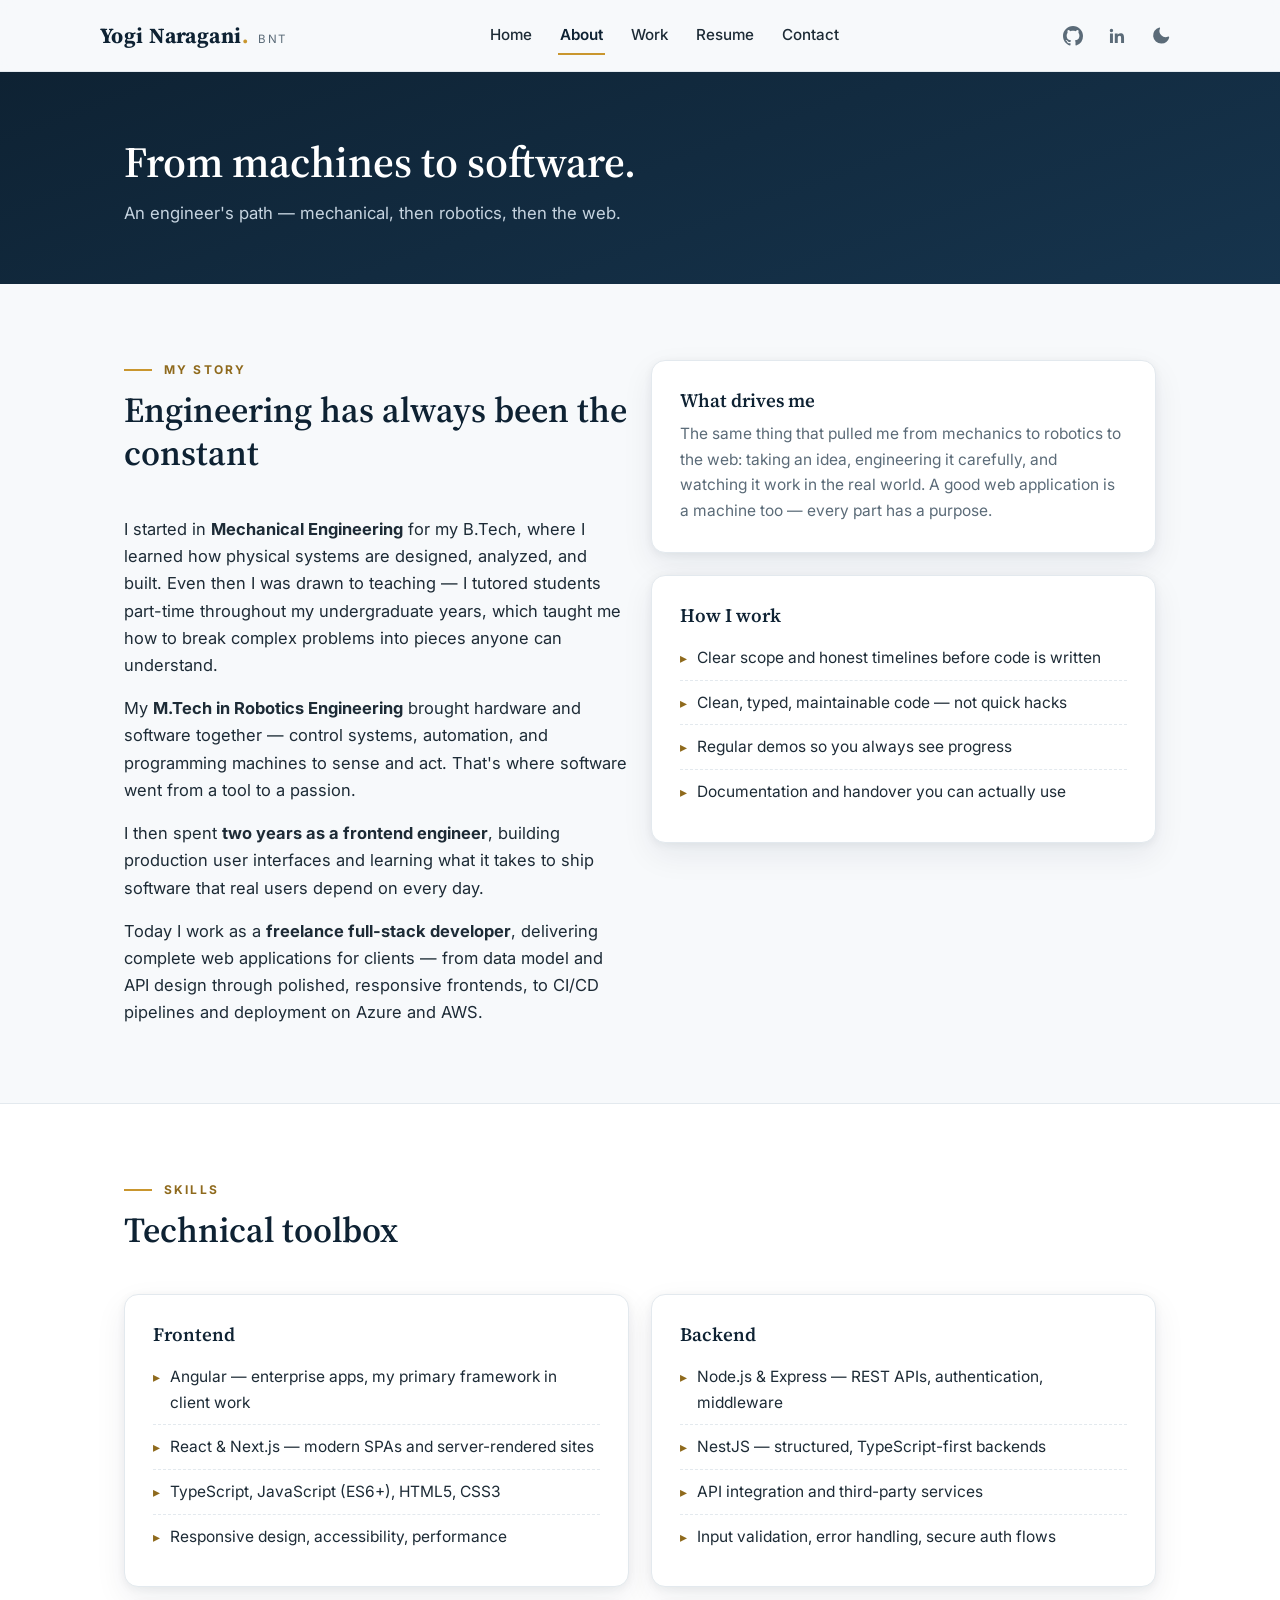
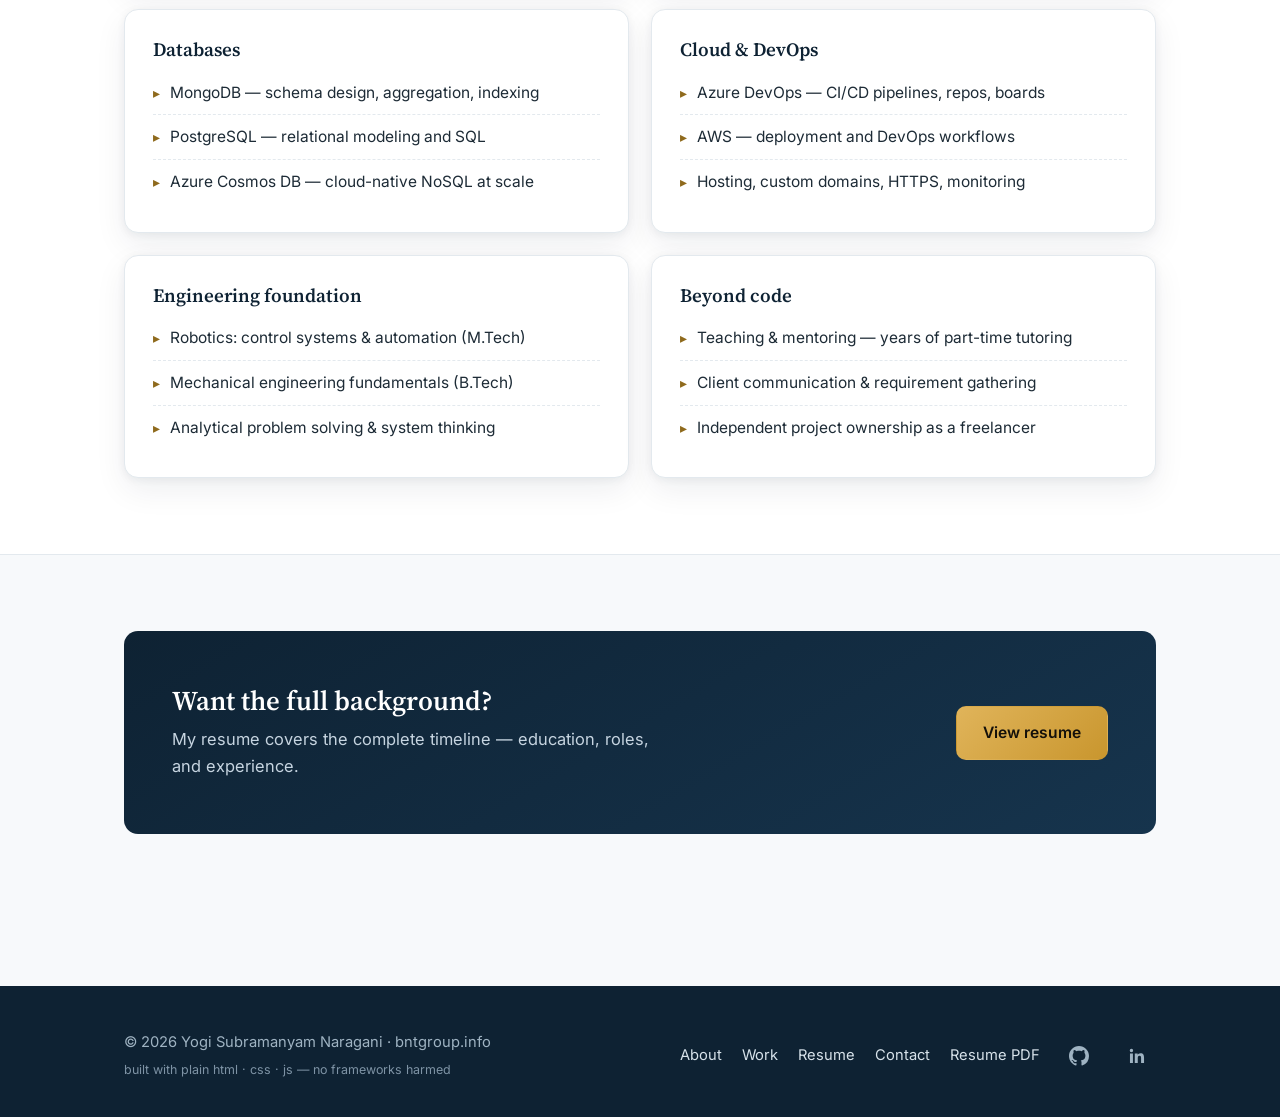
==== commit 06e6d1df: "feat: restore navy & gold design, keep form/PDF/socials/theme toggle (light default, dark-navy varia" ====
--- a/about.html
+++ b/about.html
@@ -5,26 +5,26 @@
   <meta name="viewport" content="width=device-width, initial-scale=1.0" />
   <title>About — Yogi Subramanyam Naragani</title>
   <meta name="description" content="From mechanical and robotics engineering to full-stack web development — the story, skills, and technical toolbox of Yogi Subramanyam Naragani." />
-  <link rel="icon" href="data:image/svg+xml,%3Csvg xmlns='http://www.w3.org/2000/svg' viewBox='0 0 100 100'%3E%3Crect width='100' height='100' rx='20' fill='%230f1115'/%3E%3Ctext x='50' y='68' font-size='52' text-anchor='middle' fill='%2322d3ee' font-family='monospace' font-weight='bold'%3EY%3C/text%3E%3C/svg%3E" />
+  <link rel="icon" href="data:image/svg+xml,%3Csvg xmlns='http://www.w3.org/2000/svg' viewBox='0 0 100 100'%3E%3Crect width='100' height='100' rx='20' fill='%230e2233'/%3E%3Ctext x='50' y='68' font-size='52' text-anchor='middle' fill='%23e0b45a' font-family='Georgia'%3EY%3C/text%3E%3C/svg%3E" />
   <link rel="preconnect" href="https://fonts.googleapis.com" />
   <link rel="preconnect" href="https://fonts.gstatic.com" crossorigin />
-  <link href="https://fonts.googleapis.com/css2?family=Inter:wght@400;500;600&family=JetBrains+Mono:wght@400;600&family=Space+Grotesk:wght@500;700&display=swap" rel="stylesheet" />
+  <link href="https://fonts.googleapis.com/css2?family=Inter:wght@400;500;600;700&family=Source+Serif+4:wght@600;700&display=swap" rel="stylesheet" />
   <script>
   (function () {
     var t;
     try { t = localStorage.getItem("theme"); } catch (e) {}
     if (t !== "light" && t !== "dark") {
-      t = window.matchMedia && window.matchMedia("(prefers-color-scheme: light)").matches ? "light" : "dark";
+      t = window.matchMedia && window.matchMedia("(prefers-color-scheme: dark)").matches ? "dark" : "light";
     }
     document.documentElement.setAttribute("data-theme", t);
   })();
   </script>
-  <link rel="stylesheet" href="assets/styles.css?v=5" />
+  <link rel="stylesheet" href="assets/styles.css?v=6" />
   <link rel="canonical" href="https://bntgroup.info/about.html" />
   <meta name="robots" content="index, follow" />
   <meta name="author" content="Yogi Subramanyam Naragani" />
-  <meta name="theme-color" content="#0f1115" media="(prefers-color-scheme: dark)" />
-  <meta name="theme-color" content="#f5f7fa" media="(prefers-color-scheme: light)" />
+  <meta name="theme-color" content="#0b1723" media="(prefers-color-scheme: dark)" />
+  <meta name="theme-color" content="#f7f9fb" media="(prefers-color-scheme: light)" />
   <meta property="og:type" content="website" />
   <meta property="og:site_name" content="Yogi Naragani — BNT" />
   <meta property="og:title" content="About — Yogi Subramanyam Naragani" />
@@ -67,7 +67,6 @@
 
   <section class="page-hero">
     <div class="container">
-      <p class="term-line"><span class="prompt">$</span> cat about.md<span class="term-cursor">▊</span></p>
       <h1>From machines to software.</h1>
       <p>An engineer's path — mechanical, then robotics, then the web.</p>
     </div>
@@ -216,6 +215,6 @@
     </div>
   </footer>
 
-  <script src="assets/site.js?v=5"></script>
+  <script src="assets/site.js?v=6"></script>
 </body>
 </html>
--- a/assets/styles.css
+++ b/assets/styles.css
@@ -1,48 +1,44 @@
-/* ============ Yogi Naragani / BNT — Dark Developer Portfolio ============ */
+/* ============ Yogi Naragani / BNT — Navy & Gold Portfolio (light default + dark variant) ============ */
 
 :root {
+  color-scheme: light;
+  --navy: #0e2233;
+  --navy-2: #16344d;
+  --heading: #0e2233;
+  --ink: #1d2b36;
+  --muted: #5b6b78;
+  --line: #e3e9ee;
+  --bg: #f7f9fb;
+  --card: #ffffff;
+  --card-2: #eef3f7;
+  --accent: #c9962e;
+  --accent-2: #e0b45a;
+  --accent-text: #8f6a1d;
+  --tag-ink: #16344d;
+  --ok: #4ade80;
+  --ok-ink: #15803d;
+  --err-ink: #b91c1c;
+  --radius: 14px;
+  --radius-sm: 9px;
+  --shadow: 0 2px 8px rgba(14, 34, 51, 0.06), 0 12px 32px rgba(14, 34, 51, 0.07);
+  --font-display: "Source Serif 4", Georgia, "Times New Roman", serif;
+  --font-body: "Inter", -apple-system, BlinkMacSystemFont, "Segoe UI", Roboto, sans-serif;
+}
+
+[data-theme="dark"] {
   color-scheme: dark;
-  --bg: #0f1115;
-  --bg-2: #13161c;
-  --card: #161a22;
-  --card-2: #1b2029;
-  --line: #262c38;
-  --ink: #e6e9ef;
-  --muted: #9aa4b4;
-  --accent: #22d3ee;
-  --accent-ink: #22d3ee;
-  --accent-2: #a78bfa;
-  --accent-rgb: 34, 211, 238;
-  --ok: #4ade80;
+  --heading: #eaf1f7;
+  --ink: #e8eef4;
+  --muted: #9db0bf;
+  --line: #223a4e;
+  --bg: #0b1723;
+  --card: #102334;
+  --card-2: #0e1f2e;
+  --accent-text: #e0b45a;
+  --tag-ink: #cfe0ee;
   --ok-ink: #4ade80;
   --err-ink: #f87171;
-  --btn-ink: #062a30;
-  --radius: 12px;
-  --radius-sm: 8px;
-  --shadow: 0 2px 8px rgba(0, 0, 0, 0.35), 0 16px 40px rgba(0, 0, 0, 0.35);
-  --glow: 0 0 0 1px rgba(var(--accent-rgb), 0.35), 0 0 24px rgba(var(--accent-rgb), 0.12);
-  --glow-soft: 0 0 18px rgba(var(--accent-rgb), 0.10);
-  --font-display: "Space Grotesk", "Inter", sans-serif;
-  --font-body: "Inter", -apple-system, BlinkMacSystemFont, "Segoe UI", Roboto, sans-serif;
-  --font-mono: "JetBrains Mono", "SFMono-Regular", Consolas, monospace;
-  --fs-h1: clamp(2.2rem, 5vw, 3.4rem);
-  --fs-h2: clamp(1.5rem, 3.2vw, 2.1rem);
-}
-
-[data-theme="light"] {
-  color-scheme: light;
-  --bg: #f5f7fa;
-  --bg-2: #eef1f6;
-  --card: #ffffff;
-  --card-2: #f1f4f8;
-  --line: #dfe4ec;
-  --ink: #171a20;
-  --muted: #525b69;
-  --accent-ink: #0e7490;
-  --accent-2: #7c3aed;
-  --ok-ink: #15803d;
-  --err-ink: #b91c1c;
-  --shadow: 0 2px 8px rgba(23, 26, 32, 0.06), 0 12px 32px rgba(23, 26, 32, 0.08);
+  --shadow: 0 2px 8px rgba(0, 0, 0, 0.3), 0 14px 36px rgba(0, 0, 0, 0.32);
 }
 
 * { margin: 0; padding: 0; box-sizing: border-box; }
@@ -62,106 +58,104 @@
   -webkit-font-smoothing: antialiased;
 }
 
-h1, h2, h3 { font-family: var(--font-display); color: var(--ink); line-height: 1.15; font-weight: 700; letter-spacing: -0.01em; }
-
-a { color: var(--accent-ink); text-decoration: none; }
+h1, h2, h3 { font-family: var(--font-display); color: var(--heading); line-height: 1.2; font-weight: 600; }
+
+a { color: var(--navy-2); text-decoration: none; }
+[data-theme="dark"] a { color: #cfe0ee; }
 a:focus-visible, button:focus-visible, input:focus-visible, textarea:focus-visible {
-  outline: 3px solid var(--accent-ink);
+  outline: 3px solid var(--accent);
   outline-offset: 3px;
   border-radius: 4px;
 }
 
 .container { max-width: 1080px; margin: 0 auto; padding: 0 24px; }
-
-/* ---------- Terminal bits ---------- */
-.term-line {
-  font-family: var(--font-mono);
-  font-size: 0.88rem;
-  color: var(--muted);
-  margin-bottom: 18px;
-}
-.term-line .prompt { color: var(--accent-ink); font-weight: 600; }
-.term-cursor { display: inline-block; color: var(--accent-ink); animation: blink 1.1s steps(2, start) infinite; }
-@keyframes blink { to { visibility: hidden; } }
 
 /* ---------- Header ---------- */
 .site-header {
   position: sticky; top: 0; z-index: 50;
-  background: color-mix(in srgb, var(--bg-2) 88%, transparent);
-  backdrop-filter: blur(10px);
+  background: color-mix(in srgb, var(--bg) 90%, transparent);
+  backdrop-filter: blur(8px);
   border-bottom: 1px solid var(--line);
 }
 @supports not (background: color-mix(in srgb, red 50%, blue)) {
-  .site-header { background: var(--bg-2); }
+  .site-header { background: var(--bg); }
 }
 .header-inner { display: flex; align-items: center; justify-content: space-between; padding: 16px 0; gap: 16px; }
 .brand { display: flex; align-items: baseline; gap: 10px; }
-.brand .mark { font-family: var(--font-display); font-size: 1.3rem; font-weight: 700; color: var(--ink); }
-.brand .mark .dot { color: var(--accent-ink); }
-.brand .sub { font-family: var(--font-mono); font-size: 0.7rem; letter-spacing: 0.12em; color: var(--muted); }
+.brand .mark {
+  font-family: var(--font-display);
+  font-size: 1.35rem; font-weight: 700; color: var(--heading);
+  letter-spacing: 0.02em;
+}
+.brand .mark .dot { color: var(--accent); }
+.brand .sub { font-size: 0.72rem; text-transform: uppercase; letter-spacing: 0.14em; color: var(--muted); }
 .header-right { display: flex; align-items: center; gap: 6px; }
 .site-nav { display: flex; gap: 24px; align-items: center; margin-right: 12px; }
-.site-nav a { font-size: 0.93rem; font-weight: 500; color: var(--ink); padding: 6px 2px; border-bottom: 2px solid transparent; }
-.site-nav a:hover { color: var(--accent-ink); border-bottom-color: rgba(var(--accent-rgb), 0.45); }
-.site-nav a[aria-current="page"] { color: var(--accent-ink); border-bottom-color: var(--accent); font-weight: 600; }
+.site-nav a { font-size: 0.95rem; font-weight: 500; color: var(--ink); padding: 6px 2px; border-bottom: 2px solid transparent; }
+.site-nav a:hover { color: var(--heading); border-bottom-color: var(--accent-2); }
+.site-nav a[aria-current="page"] { color: var(--heading); border-bottom-color: var(--accent); font-weight: 600; }
 .icon-link, .theme-toggle {
   display: inline-flex; align-items: center; justify-content: center;
   width: 38px; height: 38px; border-radius: var(--radius-sm);
   color: var(--muted); background: none; border: 1px solid transparent; cursor: pointer;
 }
-.icon-link:hover, .theme-toggle:hover { color: var(--accent-ink); border-color: var(--line); background: var(--card-2); }
+.icon-link:hover, .theme-toggle:hover { color: var(--accent-text); border-color: var(--line); background: var(--card-2); }
 .icon-link svg, .theme-toggle svg { width: 20px; height: 20px; fill: currentColor; }
 .theme-toggle .sun { display: none; }
 .theme-toggle .moon { display: block; }
-[data-theme="light"] .theme-toggle .sun { display: block; }
-[data-theme="light"] .theme-toggle .moon { display: none; }
+[data-theme="dark"] .theme-toggle .sun { display: block; }
+[data-theme="dark"] .theme-toggle .moon { display: none; }
 .nav-toggle {
   display: none; background: none; border: 1px solid var(--line);
-  border-radius: var(--radius-sm); padding: 8px 12px; font-size: 1.05rem; cursor: pointer; color: var(--ink);
-}
-
-/* ---------- Hero ---------- */
-.hero { background: var(--bg); padding: 88px 0 80px; position: relative; overflow: hidden; }
+  border-radius: 8px; padding: 8px 12px; font-size: 1.1rem; cursor: pointer; color: var(--heading);
+}
+
+/* ---------- Hero (navy in both themes) ---------- */
+.hero {
+  background: linear-gradient(160deg, var(--navy) 0%, var(--navy-2) 70%, #1d4260 100%);
+  color: #eaf1f7;
+  padding: 88px 0 82px;
+  position: relative;
+  overflow: hidden;
+}
+.hero::after {
+  content: "";
+  position: absolute; right: -140px; top: -140px;
+  width: 420px; height: 420px; border-radius: 50%;
+  background: radial-gradient(circle, rgba(224, 180, 90, 0.16), transparent 65%);
+}
 .hero::before {
   content: "";
   position: absolute; inset: 0;
   background-image:
-    linear-gradient(rgba(var(--accent-rgb), 0.05) 1px, transparent 1px),
-    linear-gradient(90deg, rgba(var(--accent-rgb), 0.05) 1px, transparent 1px);
+    linear-gradient(rgba(255, 255, 255, 0.035) 1px, transparent 1px),
+    linear-gradient(90deg, rgba(255, 255, 255, 0.035) 1px, transparent 1px);
   background-size: 44px 44px;
   mask-image: radial-gradient(ellipse 90% 90% at 30% 20%, black 40%, transparent 75%);
   -webkit-mask-image: radial-gradient(ellipse 90% 90% at 30% 20%, black 40%, transparent 75%);
   pointer-events: none;
 }
-.hero::after {
-  content: "";
-  position: absolute; right: -160px; top: -160px;
-  width: 460px; height: 460px; border-radius: 50%;
-  background: radial-gradient(circle, rgba(var(--accent-rgb), 0.13), rgba(167, 139, 250, 0.07) 55%, transparent 70%);
-  pointer-events: none;
-}
 .hero .container { position: relative; z-index: 1; }
 .hero-grid { display: grid; grid-template-columns: 1.5fr 1fr; gap: 48px; align-items: center; }
-.hero h1 { font-size: var(--fs-h1); max-width: 18ch; margin-bottom: 18px; }
+.hero h1 { color: #ffffff; font-size: clamp(2.1rem, 5vw, 3.3rem); max-width: 18ch; margin-bottom: 18px; }
 .hero .kicker {
-  display: inline-block; font-family: var(--font-mono); font-size: 0.78rem;
-  letter-spacing: 0.08em; text-transform: uppercase; color: var(--accent-ink);
-  margin-bottom: 18px; font-weight: 600;
-}
-.hero p.lede { max-width: 56ch; font-size: 1.1rem; color: var(--muted); margin-bottom: 32px; }
+  display: inline-block; font-size: 0.78rem; letter-spacing: 0.18em;
+  text-transform: uppercase; color: var(--accent-2);
+  margin-bottom: 20px; font-weight: 600;
+}
+.hero p.lede { max-width: 58ch; font-size: 1.12rem; color: #c6d4e0; margin-bottom: 34px; }
 .hero-actions { display: flex; gap: 14px; flex-wrap: wrap; }
 .grad {
-  background: linear-gradient(92deg, var(--accent) 0%, var(--accent-2) 100%);
+  background: linear-gradient(92deg, #e0b45a 0%, #f2d494 55%, #e0b45a 100%);
   -webkit-background-clip: text; background-clip: text;
   -webkit-text-fill-color: transparent; color: transparent;
 }
-[data-theme="light"] .grad { background: linear-gradient(92deg, #0e7490 0%, #7c3aed 100%); -webkit-background-clip: text; background-clip: text; }
-
 .badge {
   display: inline-flex; align-items: center; gap: 8px;
-  font-family: var(--font-mono); font-size: 0.78rem; font-weight: 500; color: var(--ink);
-  border: 1px solid var(--line); background: var(--card-2);
-  padding: 6px 14px; border-radius: 999px; margin-bottom: 20px;
+  font-size: 0.82rem; font-weight: 600; color: #d7e2ea;
+  border: 1px solid rgba(255, 255, 255, 0.18);
+  background: rgba(255, 255, 255, 0.06);
+  padding: 6px 14px; border-radius: 999px; margin-bottom: 22px;
 }
 .badge .pulse {
   width: 8px; height: 8px; border-radius: 50%; background: var(--ok);
@@ -174,48 +168,55 @@
   100% { box-shadow: 0 0 0 0 rgba(74, 222, 128, 0); }
 }
 
-/* Avatar */
+/* Avatar (sits on navy hero) */
 .avatar-frame {
   width: 260px; max-width: 100%; margin-left: auto;
-  border: 1px solid rgba(var(--accent-rgb), 0.35); border-radius: var(--radius);
-  background: var(--card); box-shadow: var(--glow-soft); overflow: hidden;
+  border: 1px solid rgba(224, 180, 90, 0.45); border-radius: var(--radius);
+  background: rgba(255, 255, 255, 0.05); overflow: hidden;
+  box-shadow: 0 10px 30px rgba(0, 0, 0, 0.25);
 }
 .avatar-ph {
   aspect-ratio: 1; display: flex; align-items: center; justify-content: center;
-  background: linear-gradient(150deg, var(--card-2), var(--card));
-  font-family: var(--font-display); font-size: 4.5rem; font-weight: 700; color: var(--accent-ink);
+  background: linear-gradient(150deg, rgba(255, 255, 255, 0.08), rgba(255, 255, 255, 0.02));
+  font-family: var(--font-display); font-size: 4.5rem; font-weight: 700; color: var(--accent-2);
 }
 .avatar-frame img { display: block; width: 100%; aspect-ratio: 1; object-fit: cover; }
 .avatar-cap {
-  font-family: var(--font-mono); font-size: 0.78rem; color: var(--muted);
-  padding: 10px 14px; border-top: 1px solid var(--line); background: var(--card-2);
-}
-.avatar-cap .prompt { color: var(--accent-ink); }
+  font-size: 0.8rem; font-weight: 600; letter-spacing: 0.06em; text-transform: uppercase;
+  color: #d7e2ea; text-align: center;
+  padding: 10px 14px; border-top: 1px solid rgba(255, 255, 255, 0.14);
+  background: rgba(255, 255, 255, 0.04);
+}
 
 /* ---------- Buttons ---------- */
 .btn {
   display: inline-block; padding: 13px 26px; border-radius: 10px;
-  font-weight: 600; font-size: 0.96rem; border: 1px solid transparent; cursor: pointer;
+  font-weight: 600; font-size: 0.98rem; border: 1px solid transparent; cursor: pointer;
   font-family: var(--font-body);
-  transition: transform 0.15s ease, box-shadow 0.15s ease, border-color 0.15s ease;
+  transition: transform 0.15s ease, box-shadow 0.15s ease;
 }
 .btn:hover { transform: translateY(-2px); }
-.btn-primary { background: var(--accent); color: var(--btn-ink); }
-.btn-primary:hover { box-shadow: var(--glow); }
-.btn-ghost, .btn-dark { border-color: var(--line); color: var(--ink); background: transparent; }
-.btn-ghost:hover, .btn-dark:hover { border-color: rgba(var(--accent-rgb), 0.45); background: var(--card-2); }
+.btn-primary { background: linear-gradient(135deg, var(--accent-2), var(--accent)); color: #14100a; }
+.btn-primary:hover { background: linear-gradient(135deg, #f0d090, var(--accent-2)); box-shadow: 0 8px 20px rgba(201, 150, 46, 0.35); }
+.btn-ghost { border-color: rgba(255, 255, 255, 0.35); color: #ffffff; }
+.btn-ghost:hover { border-color: #ffffff; background: rgba(255, 255, 255, 0.07); }
+.btn-dark { background: var(--navy); color: #ffffff; }
+.btn-dark:hover { background: var(--navy-2); box-shadow: 0 8px 20px rgba(14, 34, 51, 0.3); }
 
 /* ---------- Sections ---------- */
-.section { padding: 72px 0; }
-.section.alt { background: var(--bg-2); border-top: 1px solid var(--line); border-bottom: 1px solid var(--line); }
-.section-head { margin-bottom: 40px; max-width: 62ch; }
+.section { padding: 76px 0; }
+.section.alt { background: var(--card); border-top: 1px solid var(--line); border-bottom: 1px solid var(--line); }
+[data-theme="dark"] .section.alt { background: var(--card-2); }
+.section-head { margin-bottom: 42px; max-width: 62ch; }
 .section-head .kicker {
-  font-family: var(--font-mono); font-size: 0.78rem; letter-spacing: 0.08em;
-  text-transform: lowercase; color: var(--accent-ink); font-weight: 600;
-  display: block; margin-bottom: 10px;
-}
-.section-head .kicker::before { content: "// "; }
-.section-head h2 { font-size: var(--fs-h2); margin-bottom: 12px; }
+  font-size: 0.75rem; letter-spacing: 0.18em; text-transform: uppercase;
+  color: var(--accent-text); font-weight: 700; display: block; margin-bottom: 10px;
+}
+.section-head .kicker::before {
+  content: ""; display: inline-block; width: 28px; height: 2px;
+  background: var(--accent); margin-right: 12px; vertical-align: middle;
+}
+.section-head h2 { font-size: clamp(1.6rem, 3.4vw, 2.2rem); margin-bottom: 12px; }
 .section-head p { color: var(--muted); }
 
 /* ---------- Cards ---------- */
@@ -230,86 +231,67 @@
 }
 .card:hover {
   transform: translateY(-4px);
-  border-color: rgba(var(--accent-rgb), 0.45);
-  box-shadow: var(--shadow), var(--glow-soft);
-}
+  border-color: #dcc79a;
+  box-shadow: 0 6px 16px rgba(14, 34, 51, 0.08), 0 22px 48px rgba(14, 34, 51, 0.12);
+}
+[data-theme="dark"] .card:hover { border-color: rgba(224, 180, 90, 0.45); }
 .card h3 { font-size: 1.18rem; margin-bottom: 10px; }
 .card p { color: var(--muted); font-size: 0.97rem; }
 .card .icon {
-  width: 46px; height: 46px; border-radius: var(--radius-sm);
-  background: var(--card-2); border: 1px solid var(--line);
-  color: var(--accent-ink); display: flex; align-items: center; justify-content: center;
-  font-size: 1.2rem; margin-bottom: 18px;
-}
-
-/* ---------- Terminal-window project cards ---------- */
-.project { padding: 0; overflow: hidden; }
+  width: 46px; height: 46px; border-radius: 11px;
+  background: linear-gradient(140deg, var(--navy), var(--navy-2));
+  color: var(--accent-2); display: flex; align-items: center; justify-content: center;
+  font-size: 1.25rem; margin-bottom: 18px;
+}
+
+/* ---------- Project case studies ---------- */
+.project { padding: 34px; }
 .project + .project { margin-top: 26px; }
-.win-bar {
-  display: flex; align-items: center; gap: 8px;
-  background: var(--card-2); border-bottom: 1px solid var(--line);
-  padding: 12px 18px;
-}
-.win-dot { width: 11px; height: 11px; border-radius: 50%; }
-.win-dot:nth-child(1) { background: #ff5f57; }
-.win-dot:nth-child(2) { background: #febc2e; }
-.win-dot:nth-child(3) { background: #28c840; }
-.win-name { font-family: var(--font-mono); font-size: 0.8rem; color: var(--muted); margin-left: 8px; }
-.status-chip {
-  margin-left: auto; display: inline-flex; align-items: center; gap: 7px;
-  font-family: var(--font-mono); font-size: 0.75rem; color: var(--ok-ink);
-}
-.status-dot { width: 8px; height: 8px; border-radius: 50%; background: var(--ok); }
-.project-body { padding: 28px 34px 34px; }
+.project-body { padding: 0; }
 .project-top { display: flex; align-items: center; gap: 18px; margin-bottom: 8px; }
 .project-top .icon { margin-bottom: 0; flex-shrink: 0; }
 .project-top h3 { font-size: 1.45rem; margin-bottom: 2px; }
 .project-sub { color: var(--muted); font-size: 0.98rem; }
 .project-grid { display: grid; grid-template-columns: 1.15fr 1fr; gap: 32px; margin-top: 18px; }
 .mini {
-  font-family: var(--font-mono); font-size: 0.74rem; letter-spacing: 0.08em;
-  text-transform: lowercase; color: var(--accent-ink); font-weight: 600; margin: 16px 0 6px;
-}
-.mini::before { content: "# "; }
+  font-size: 0.74rem; letter-spacing: 0.16em; text-transform: uppercase;
+  color: var(--accent-text); font-weight: 700; margin: 16px 0 6px;
+  font-family: var(--font-body);
+}
 .mini:first-child { margin-top: 0; }
 .project-grid p { color: var(--muted); font-size: 0.97rem; }
 .project .tags { margin-top: 22px; padding-top: 18px; border-top: 1px dashed var(--line); }
-.role-note { font-family: var(--font-mono); color: var(--accent-ink); font-size: 0.82rem; font-weight: 500; margin-top: 14px; }
+.role-note { color: var(--accent-text); font-size: 0.9rem; font-weight: 600; margin-top: 14px; }
 
 .tags { display: flex; flex-wrap: wrap; gap: 8px; margin-top: 16px; }
 .tag {
-  font-family: var(--font-mono); font-size: 0.74rem; font-weight: 500;
-  padding: 4px 11px; border-radius: 999px;
-  background: var(--card-2); color: var(--muted); border: 1px solid var(--line);
+  font-size: 0.78rem; font-weight: 600; padding: 4px 11px; border-radius: 999px;
+  background: var(--card-2); color: var(--tag-ink); border: 1px solid var(--line);
 }
 
 /* ---------- Stats strip ---------- */
 .stats { display: grid; grid-template-columns: repeat(4, 1fr); gap: 18px; }
 .stat { text-align: center; padding: 22px 10px; }
-.stat .num { font-family: var(--font-display); font-size: 2rem; font-weight: 700; color: var(--accent-ink); }
-.stat .lbl { font-family: var(--font-mono); font-size: 0.72rem; text-transform: uppercase; letter-spacing: 0.08em; color: var(--muted); margin-top: 4px; }
-
-/* ---------- Timeline (git log) ---------- */
+.stat .num { font-family: var(--font-display); font-size: 2rem; font-weight: 700; color: var(--heading); }
+.stat .lbl { font-size: 0.82rem; text-transform: uppercase; letter-spacing: 0.1em; color: var(--muted); margin-top: 4px; }
+
+/* ---------- Timeline ---------- */
 .timeline { position: relative; padding-left: 30px; }
 .timeline::before {
   content: ""; position: absolute; left: 8px; top: 6px; bottom: 6px;
-  width: 2px; background: rgba(var(--accent-rgb), 0.35);
+  width: 2px; background: var(--line);
 }
 .tl-item { position: relative; padding-bottom: 38px; }
 .tl-item:last-child { padding-bottom: 0; }
 .tl-item::before {
-  content: ""; position: absolute; left: -27px; top: 8px;
-  width: 12px; height: 12px; border-radius: 3px;
-  background: var(--accent); box-shadow: 0 0 0 3px var(--bg), var(--glow-soft);
-}
-.section.alt .tl-item::before { box-shadow: 0 0 0 3px var(--bg-2), var(--glow-soft); }
+  content: ""; position: absolute; left: -28px; top: 7px;
+  width: 14px; height: 14px; border-radius: 50%;
+  background: var(--accent); border: 3px solid var(--bg);
+  box-shadow: 0 0 0 2px var(--accent);
+}
 .tl-item .when {
-  font-family: var(--font-mono); font-size: 0.76rem; font-weight: 600;
-  text-transform: lowercase; letter-spacing: 0.06em; color: var(--accent-ink); margin-bottom: 4px;
-}
-.tl-item[data-sha] .when::after {
-  content: " · " attr(data-sha);
-  color: var(--muted); font-weight: 400;
+  font-size: 0.8rem; font-weight: 700; text-transform: uppercase;
+  letter-spacing: 0.1em; color: var(--accent-text); margin-bottom: 4px;
 }
 .tl-item h3 { font-size: 1.15rem; }
 .tl-item .where { color: var(--ink); font-weight: 600; font-size: 0.95rem; margin-bottom: 8px; }
@@ -321,33 +303,33 @@
 .skill-list li {
   display: flex; align-items: baseline; gap: 10px;
   padding: 9px 0; border-bottom: 1px dashed var(--line);
-  font-size: 0.96rem; color: var(--ink);
+  font-size: 0.97rem; color: var(--ink);
 }
 .skill-list li:last-child { border-bottom: none; }
-.skill-list li::before { content: "▸"; color: var(--accent-ink); font-size: 0.85rem; flex-shrink: 0; }
+.skill-list li::before { content: "▸"; color: var(--accent-text); font-size: 0.85rem; flex-shrink: 0; }
 
 /* ---------- Contact ---------- */
 .contact-card { display: flex; flex-direction: column; gap: 8px; }
 .contact-card .label {
-  font-family: var(--font-mono); font-size: 0.72rem; text-transform: lowercase;
-  letter-spacing: 0.08em; color: var(--accent-ink); font-weight: 600;
-}
-.contact-card .label::before { content: "# "; }
-.contact-card .value { font-size: 1.05rem; font-weight: 600; color: var(--ink); word-break: break-word; }
+  font-size: 0.75rem; text-transform: uppercase; letter-spacing: 0.14em;
+  color: var(--muted); font-weight: 700;
+}
+.contact-card .value { font-size: 1.05rem; font-weight: 600; color: var(--heading); word-break: break-word; }
 .contact-card .status-line { display: inline-flex; align-items: center; gap: 8px; }
+.status-dot { width: 9px; height: 9px; border-radius: 50%; background: var(--ok); flex-shrink: 0; }
 
 /* ---------- Form ---------- */
 .form .field { margin-bottom: 18px; }
 .form label {
-  display: block; font-family: var(--font-mono); font-size: 0.78rem;
-  color: var(--accent-ink); font-weight: 600; margin-bottom: 6px;
+  display: block; font-size: 0.78rem; text-transform: uppercase; letter-spacing: 0.12em;
+  color: var(--muted); font-weight: 700; margin-bottom: 6px;
 }
 .form input, .form textarea {
   width: 100%; padding: 12px 14px; border-radius: var(--radius-sm);
   border: 1px solid var(--line); background: var(--card-2); color: var(--ink);
   font-family: var(--font-body); font-size: 0.95rem;
 }
-.form input:focus, .form textarea:focus { border-color: rgba(var(--accent-rgb), 0.55); }
+.form input:focus, .form textarea:focus { border-color: var(--accent-2); }
 .form input[aria-invalid="true"], .form textarea[aria-invalid="true"] { border-color: var(--err-ink); }
 .field-err { color: var(--err-ink); font-size: 0.85rem; margin-top: 5px; }
 .form-status { margin-top: 14px; font-size: 0.92rem; color: var(--muted); }
@@ -355,57 +337,42 @@
 .form-status.err { color: var(--err-ink); }
 .hp { position: absolute; left: -9999px; height: 1px; width: 1px; overflow: hidden; }
 
-/* ---------- CTA band (gradient border) ---------- */
+/* ---------- CTA band (navy in both themes) ---------- */
 .cta-band {
-  border: 1px solid transparent; border-radius: var(--radius);
-  background:
-    linear-gradient(var(--card), var(--card)) padding-box,
-    linear-gradient(120deg, var(--accent), var(--accent-2)) border-box;
-  padding: 48px 44px;
+  background: linear-gradient(150deg, var(--navy), var(--navy-2));
+  border-radius: var(--radius);
+  color: #ffffff; padding: 54px 48px;
   display: flex; align-items: center; justify-content: space-between;
   gap: 28px; flex-wrap: wrap;
-  box-shadow: var(--shadow);
-}
-.cta-band h2 { color: var(--ink); font-size: 1.6rem; max-width: 26ch; }
-.cta-band p { color: var(--muted); margin-top: 8px; max-width: 48ch; }
-
-/* ---------- Footer ---------- */
+}
+.cta-band h2 { color: #ffffff; font-size: 1.7rem; max-width: 26ch; }
+.cta-band p { color: #c6d4e0; margin-top: 8px; max-width: 48ch; }
+
+/* ---------- Footer (navy in both themes) ---------- */
 .site-footer {
-  background: var(--bg-2); color: var(--muted);
-  border-top: 1px solid var(--line);
-  padding: 40px 0 34px; margin-top: 72px; font-size: 0.9rem;
+  background: var(--navy); color: #9fb3c2;
+  padding: 44px 0 36px; margin-top: 76px; font-size: 0.92rem;
 }
 .footer-inner { display: flex; justify-content: space-between; align-items: center; gap: 20px; flex-wrap: wrap; }
 .footer-left { display: flex; flex-direction: column; gap: 6px; }
-.footer-note { font-family: var(--font-mono); font-size: 0.76rem; color: var(--muted); }
-.footer-note::before { content: "// "; color: var(--accent-ink); }
-.site-footer a { color: var(--ink); }
-.site-footer a:hover { color: var(--accent-ink); }
+.footer-note { font-size: 0.78rem; color: #7e93a5; }
+.site-footer a { color: #d7e2ea; }
+.site-footer a:hover { color: var(--accent-2); }
 .footer-links { display: flex; gap: 20px; align-items: center; flex-wrap: wrap; }
-.footer-links .icon-link { color: var(--muted); }
-
-/* ---------- Page hero (inner pages) ---------- */
+.footer-links .icon-link { color: #9fb3c2; }
+.footer-links .icon-link:hover { color: var(--accent-2); border-color: rgba(255, 255, 255, 0.2); background: rgba(255, 255, 255, 0.06); }
+
+/* ---------- Page hero (navy in both themes) ---------- */
 .page-hero {
-  background: var(--bg-2); border-bottom: 1px solid var(--line);
-  padding: 60px 0 52px; position: relative; overflow: hidden;
-}
-.page-hero::before {
-  content: ""; position: absolute; inset: 0;
-  background-image:
-    linear-gradient(rgba(var(--accent-rgb), 0.05) 1px, transparent 1px),
-    linear-gradient(90deg, rgba(var(--accent-rgb), 0.05) 1px, transparent 1px);
-  background-size: 44px 44px;
-  mask-image: radial-gradient(ellipse 90% 100% at 25% 0%, black 30%, transparent 70%);
-  -webkit-mask-image: radial-gradient(ellipse 90% 100% at 25% 0%, black 30%, transparent 70%);
-  pointer-events: none;
-}
-.page-hero .container { position: relative; z-index: 1; }
-.page-hero h1 { font-size: clamp(1.9rem, 4vw, 2.6rem); }
-.page-hero p { color: var(--muted); max-width: 60ch; margin-top: 12px; font-size: 1.03rem; }
+  background: linear-gradient(160deg, var(--navy), var(--navy-2));
+  color: #ffffff; padding: 64px 0 56px;
+}
+.page-hero h1 { color: #ffffff; font-size: clamp(1.9rem, 4vw, 2.7rem); }
+.page-hero p { color: #c6d4e0; max-width: 60ch; margin-top: 12px; font-size: 1.05rem; }
 .page-hero .hero-actions { margin-top: 22px; }
 
 /* ---------- Scroll reveal ---------- */
-.will-reveal { opacity: 0; transform: translateY(14px); transition: opacity 0.6s ease, transform 0.6s ease, border-color 0.6s ease; }
+.will-reveal { opacity: 0; transform: translateY(18px); transition: opacity 0.6s ease, transform 0.6s ease; }
 .will-reveal.revealed { opacity: 1; transform: none; }
 @media (prefers-reduced-motion: reduce) {
   .will-reveal { opacity: 1; transform: none; }
@@ -419,24 +386,24 @@
   .hero-grid { grid-template-columns: 1fr; gap: 36px; }
   .avatar-frame { margin: 0 auto; }
   .project-grid { grid-template-columns: 1fr; gap: 8px; }
-  .project-body { padding: 24px 26px 28px; }
+  .project { padding: 26px; }
 }
 @media (max-width: 640px) {
   .grid.cols-3, .grid.cols-2 { grid-template-columns: 1fr; }
   .nav-toggle { display: block; }
   .site-nav {
     display: none; position: absolute; top: 100%; left: 0; right: 0;
-    flex-direction: column; gap: 0; background: var(--bg-2);
+    flex-direction: column; gap: 0; background: var(--card);
     border-bottom: 1px solid var(--line); padding: 8px 24px 16px;
     box-shadow: var(--shadow); margin-right: 0;
   }
   .site-nav.open { display: flex; }
   .site-nav a { padding: 12px 0; width: 100%; border-bottom: 1px solid var(--line); }
   .site-nav a:last-child { border-bottom: none; }
-  .hero { padding: 60px 0 56px; }
-  .cta-band { padding: 36px 26px; }
+  .hero { padding: 64px 0 60px; }
+  .cta-band { padding: 38px 28px; }
   .brand { white-space: nowrap; }
-  .brand .mark { font-size: 1.05rem; }
+  .brand .mark { font-size: 1.1rem; }
   .brand .sub { display: none; }
   .icon-link, .theme-toggle { width: 34px; height: 34px; }
   .header-inner { gap: 8px; }
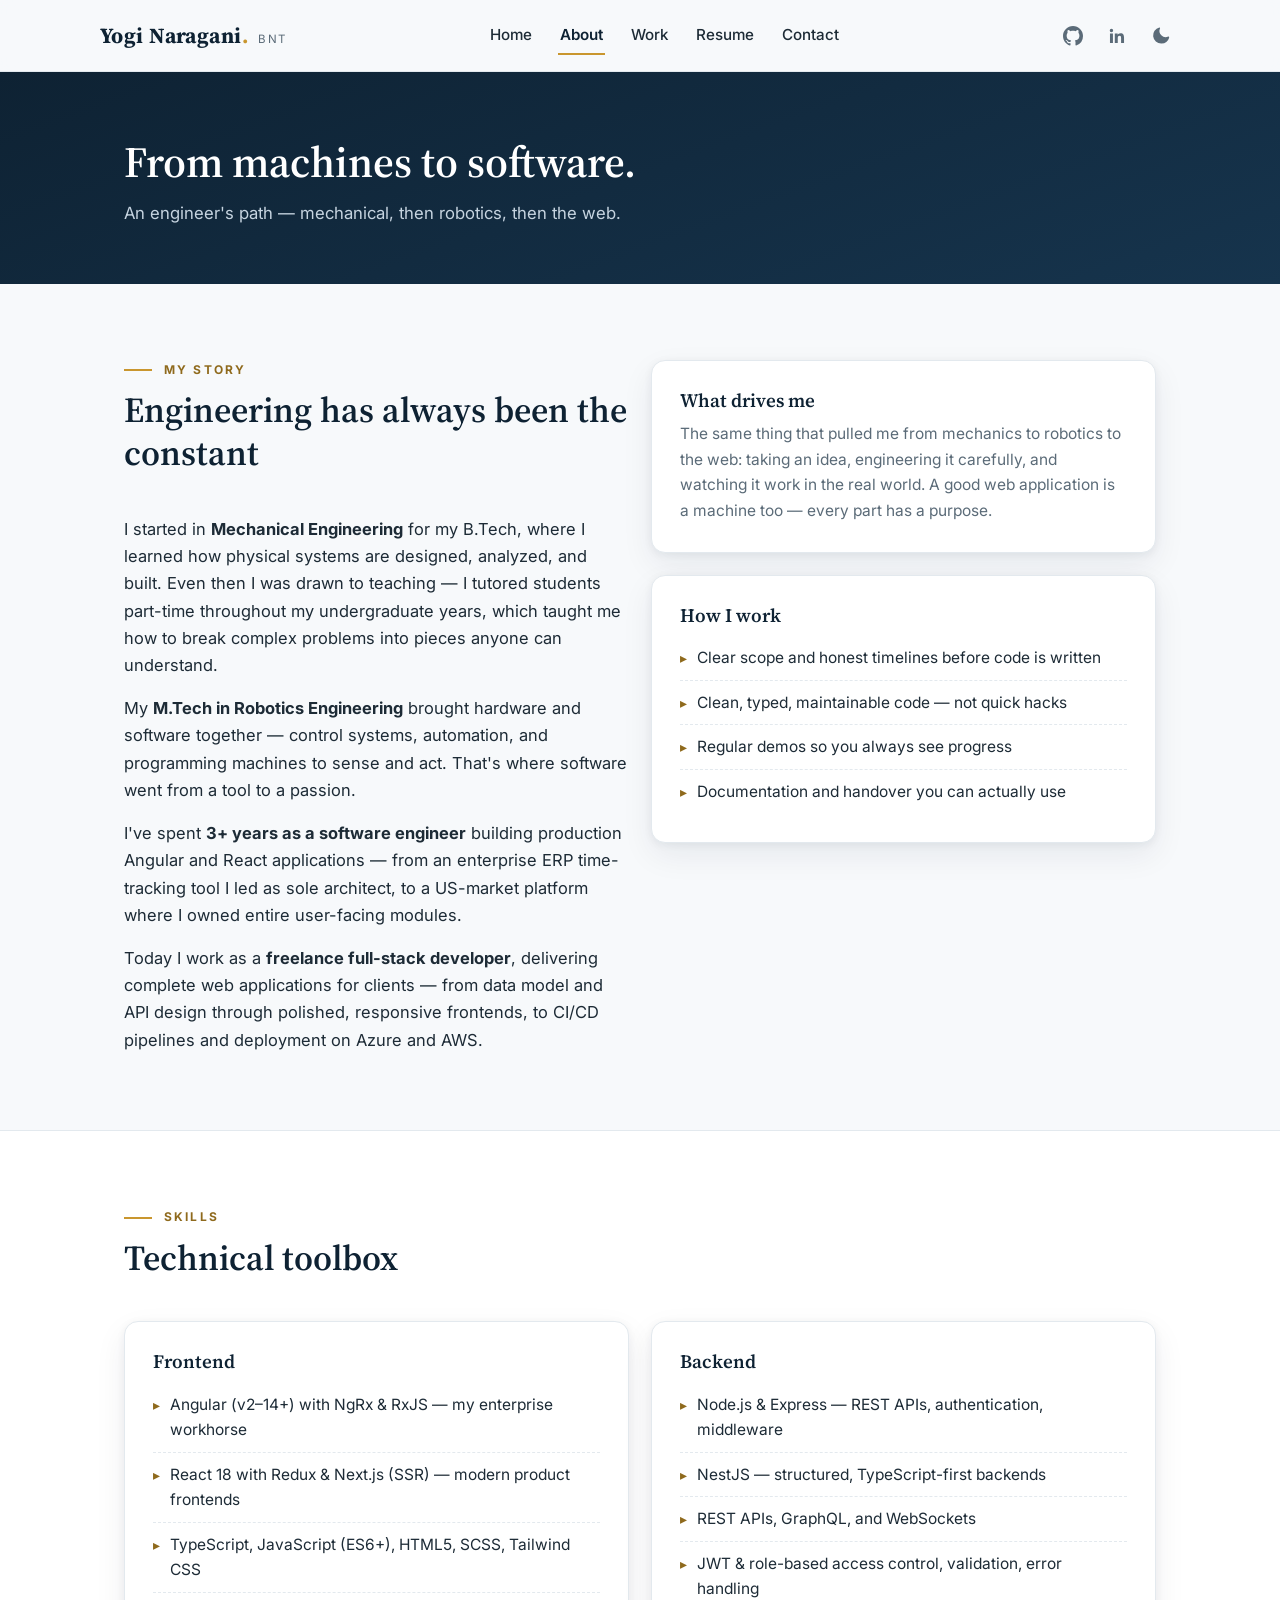
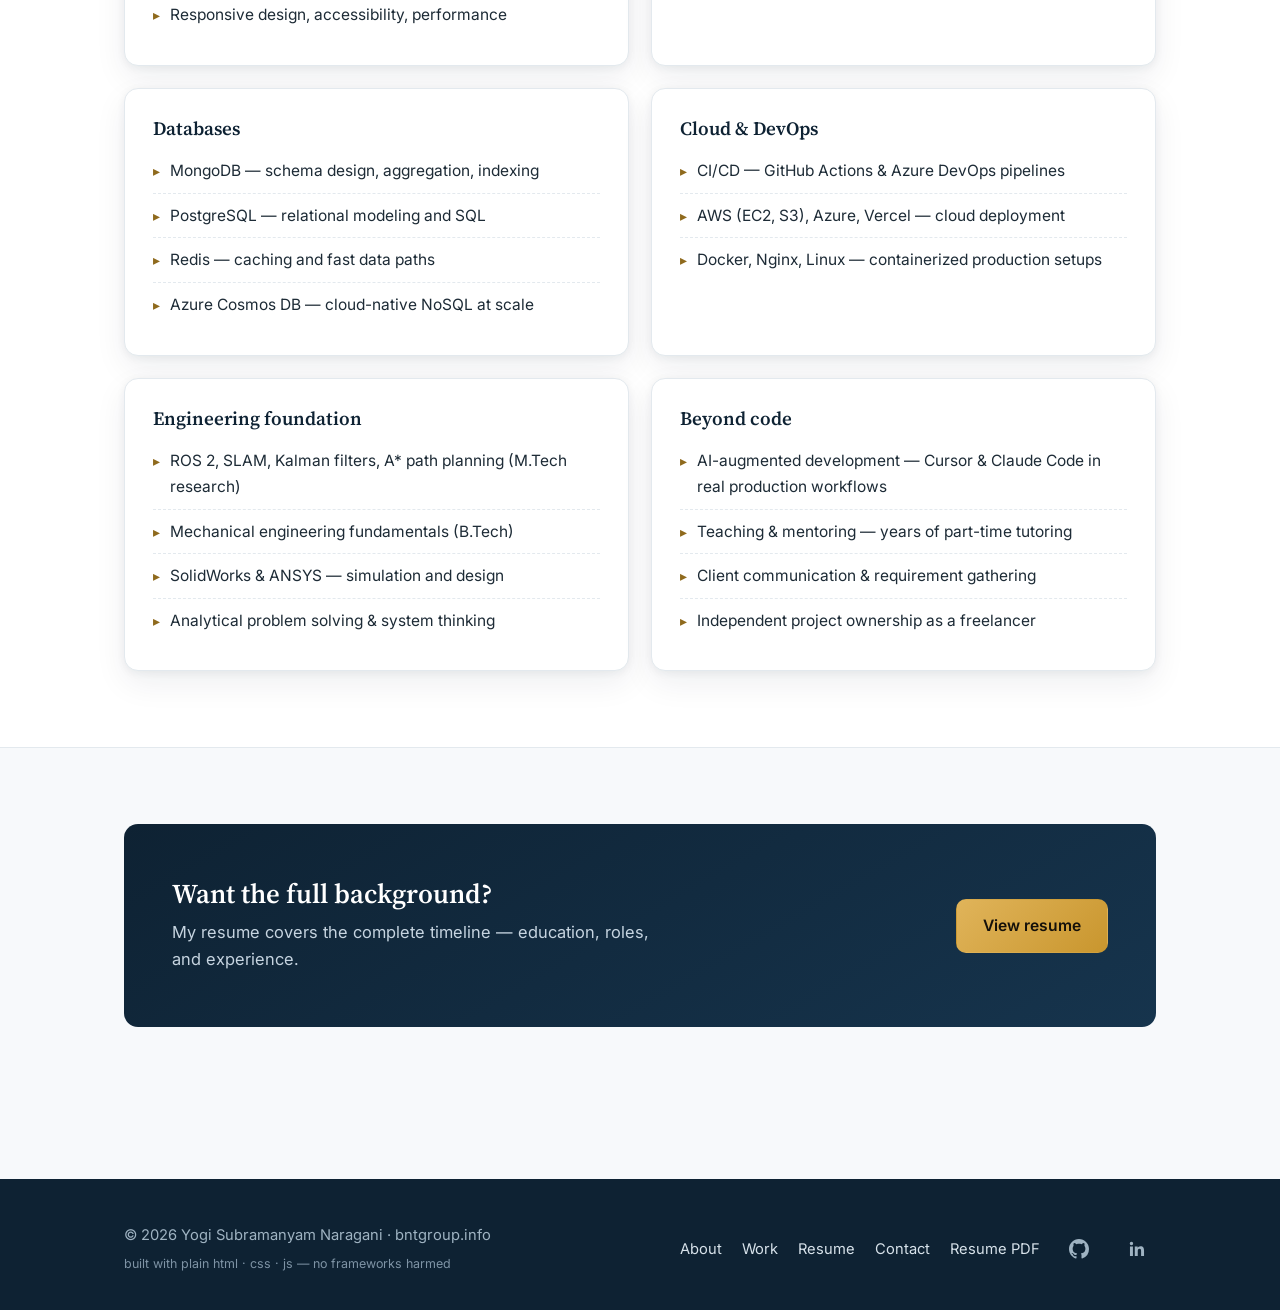
==== commit 897ffe80: "feat: real resume content sitewide (nameless projects, real dates/education/research, LinkedIn, 3+ y" ====
--- a/about.html
+++ b/about.html
@@ -56,10 +56,8 @@
         <a href="contact.html">Contact</a>
       </nav>
       <div class="header-right">
-        <!-- TODO: replace YOUR_GITHUB with real profile -->
-        <a class="icon-link" href="https://github.com/YOUR_GITHUB" aria-label="GitHub profile"><svg viewBox="0 0 16 16" aria-hidden="true"><path d="M8 0C3.58 0 0 3.58 0 8c0 3.54 2.29 6.53 5.47 7.59.4.07.55-.17.55-.38 0-.19-.01-.82-.01-1.49-2.01.37-2.53-.49-2.69-.94-.09-.23-.48-.94-.82-1.13-.28-.15-.68-.52-.01-.53.63-.01 1.08.58 1.23.82.72 1.21 1.87.87 2.33.66.07-.52.28-.87.51-1.07-1.78-.2-3.64-.89-3.64-3.95 0-.87.31-1.59.82-2.15-.08-.2-.36-1.02.08-2.12 0 0 .67-.21 2.2.82.64-.18 1.32-.27 2-.27s1.36.09 2 .27c1.53-1.04 2.2-.82 2.2-.82.44 1.1.16 1.92.08 2.12.51.56.82 1.27.82 2.15 0 3.07-1.87 3.75-3.65 3.95.29.25.54.73.54 1.48 0 1.07-.01 1.93-.01 2.2 0 .21.15.46.55.38A8.01 8.01 0 0 0 16 8c0-4.42-3.58-8-8-8z"/></svg></a>
-        <!-- TODO: replace YOUR_LINKEDIN with real profile -->
-        <a class="icon-link" href="https://www.linkedin.com/in/YOUR_LINKEDIN" aria-label="LinkedIn profile"><svg viewBox="0 0 24 24" aria-hidden="true"><path d="M20.45 20.45h-3.55v-5.57c0-1.33-.03-3.04-1.85-3.04-1.86 0-2.14 1.45-2.14 2.94v5.67H9.35V9h3.41v1.56h.05c.48-.9 1.64-1.85 3.37-1.85 3.6 0 4.27 2.37 4.27 5.46v6.28zM5.34 7.43a2.06 2.06 0 1 1 0-4.12 2.06 2.06 0 0 1 0 4.12zM7.12 20.45H3.56V9h3.56v11.45z"/></svg></a>
+        <a class="icon-link" href="https://github.com/yogisubramanyam" aria-label="GitHub profile"><svg viewBox="0 0 16 16" aria-hidden="true"><path d="M8 0C3.58 0 0 3.58 0 8c0 3.54 2.29 6.53 5.47 7.59.4.07.55-.17.55-.38 0-.19-.01-.82-.01-1.49-2.01.37-2.53-.49-2.69-.94-.09-.23-.48-.94-.82-1.13-.28-.15-.68-.52-.01-.53.63-.01 1.08.58 1.23.82.72 1.21 1.87.87 2.33.66.07-.52.28-.87.51-1.07-1.78-.2-3.64-.89-3.64-3.95 0-.87.31-1.59.82-2.15-.08-.2-.36-1.02.08-2.12 0 0 .67-.21 2.2.82.64-.18 1.32-.27 2-.27s1.36.09 2 .27c1.53-1.04 2.2-.82 2.2-.82.44 1.1.16 1.92.08 2.12.51.56.82 1.27.82 2.15 0 3.07-1.87 3.75-3.65 3.95.29.25.54.73.54 1.48 0 1.07-.01 1.93-.01 2.2 0 .21.15.46.55.38A8.01 8.01 0 0 0 16 8c0-4.42-3.58-8-8-8z"/></svg></a>
+        <a class="icon-link" href="https://www.linkedin.com/in/yogi-naragani" aria-label="LinkedIn profile"><svg viewBox="0 0 24 24" aria-hidden="true"><path d="M20.45 20.45h-3.55v-5.57c0-1.33-.03-3.04-1.85-3.04-1.86 0-2.14 1.45-2.14 2.94v5.67H9.35V9h3.41v1.56h.05c.48-.9 1.64-1.85 3.37-1.85 3.6 0 4.27 2.37 4.27 5.46v6.28zM5.34 7.43a2.06 2.06 0 1 1 0-4.12 2.06 2.06 0 0 1 0 4.12zM7.12 20.45H3.56V9h3.56v11.45z"/></svg></a>
         <button class="theme-toggle" aria-label="Switch theme"><svg class="sun" viewBox="0 0 24 24" aria-hidden="true"><path d="M12 2.25a.75.75 0 0 1 .75.75v2.25a.75.75 0 0 1-1.5 0V3a.75.75 0 0 1 .75-.75zM7.5 12a4.5 4.5 0 1 1 9 0 4.5 4.5 0 0 1-9 0zM18.9 6.16a.75.75 0 0 0-1.06-1.06l-1.59 1.59a.75.75 0 1 0 1.06 1.06l1.59-1.59zM21.75 12a.75.75 0 0 1-.75.75h-2.25a.75.75 0 0 1 0-1.5H21a.75.75 0 0 1 .75.75zM17.84 18.9a.75.75 0 0 0 1.06-1.06l-1.59-1.59a.75.75 0 1 0-1.06 1.06l1.59 1.59zM12 18a.75.75 0 0 1 .75.75V21a.75.75 0 0 1-1.5 0v-2.25A.75.75 0 0 1 12 18zM7.76 17.25a.75.75 0 0 0-1.06-1.06L5.1 17.78a.75.75 0 0 0 1.06 1.06l1.6-1.59zM6 12a.75.75 0 0 1-.75.75H3a.75.75 0 0 1 0-1.5h2.25A.75.75 0 0 1 6 12zM6.16 5.1a.75.75 0 0 0-1.06 1.06l1.59 1.59a.75.75 0 0 0 1.06-1.06L6.16 5.1z"/></svg><svg class="moon" viewBox="0 0 24 24" aria-hidden="true"><path d="M21.75 14.01A9.72 9.72 0 0 1 12.28 21a9.75 9.75 0 0 1-2.3-19.23.75.75 0 0 1 .85 1.03 7.5 7.5 0 0 0 9.9 9.9.75.75 0 0 1 1.02.86 9.6 9.6 0 0 1-.0.45z"/></svg></button>
       </div>
     </div>
@@ -92,8 +90,9 @@
             software went from a tool to a passion.
           </p>
           <p style="margin-bottom: 16px;">
-            I then spent <strong>two years as a frontend engineer</strong>, building production user
-            interfaces and learning what it takes to ship software that real users depend on every day.
+            I've spent <strong>3+ years as a software engineer</strong> building production
+            Angular and React applications — from an enterprise ERP time-tracking tool I led as sole
+            architect, to a US-market platform where I owned entire user-facing modules.
           </p>
           <p>
             Today I work as a <strong>freelance full-stack developer</strong>, delivering complete
@@ -134,9 +133,9 @@
         <div class="card">
           <h3>Frontend</h3>
           <ul class="skill-list">
-            <li>Angular — enterprise apps, my primary framework in client work</li>
-            <li>React &amp; Next.js — modern SPAs and server-rendered sites</li>
-            <li>TypeScript, JavaScript (ES6+), HTML5, CSS3</li>
+            <li>Angular (v2–14+) with NgRx &amp; RxJS — my enterprise workhorse</li>
+            <li>React 18 with Redux &amp; Next.js (SSR) — modern product frontends</li>
+            <li>TypeScript, JavaScript (ES6+), HTML5, SCSS, Tailwind CSS</li>
             <li>Responsive design, accessibility, performance</li>
           </ul>
         </div>
@@ -145,8 +144,8 @@
           <ul class="skill-list">
             <li>Node.js &amp; Express — REST APIs, authentication, middleware</li>
             <li>NestJS — structured, TypeScript-first backends</li>
-            <li>API integration and third-party services</li>
-            <li>Input validation, error handling, secure auth flows</li>
+            <li>REST APIs, GraphQL, and WebSockets</li>
+            <li>JWT &amp; role-based access control, validation, error handling</li>
           </ul>
         </div>
         <div class="card">
@@ -154,28 +153,31 @@
           <ul class="skill-list">
             <li>MongoDB — schema design, aggregation, indexing</li>
             <li>PostgreSQL — relational modeling and SQL</li>
+            <li>Redis — caching and fast data paths</li>
             <li>Azure Cosmos DB — cloud-native NoSQL at scale</li>
           </ul>
         </div>
         <div class="card">
           <h3>Cloud &amp; DevOps</h3>
           <ul class="skill-list">
-            <li>Azure DevOps — CI/CD pipelines, repos, boards</li>
-            <li>AWS — deployment and DevOps workflows</li>
-            <li>Hosting, custom domains, HTTPS, monitoring</li>
+            <li>CI/CD — GitHub Actions &amp; Azure DevOps pipelines</li>
+            <li>AWS (EC2, S3), Azure, Vercel — cloud deployment</li>
+            <li>Docker, Nginx, Linux — containerized production setups</li>
           </ul>
         </div>
         <div class="card">
           <h3>Engineering foundation</h3>
           <ul class="skill-list">
-            <li>Robotics: control systems &amp; automation (M.Tech)</li>
+            <li>ROS 2, SLAM, Kalman filters, A* path planning (M.Tech research)</li>
             <li>Mechanical engineering fundamentals (B.Tech)</li>
+            <li>SolidWorks &amp; ANSYS — simulation and design</li>
             <li>Analytical problem solving &amp; system thinking</li>
           </ul>
         </div>
         <div class="card">
           <h3>Beyond code</h3>
           <ul class="skill-list">
+            <li>AI-augmented development — Cursor &amp; Claude Code in real production workflows</li>
             <li>Teaching &amp; mentoring — years of part-time tutoring</li>
             <li>Client communication &amp; requirement gathering</li>
             <li>Independent project ownership as a freelancer</li>
@@ -209,8 +211,8 @@
         <a href="resume.html">Resume</a>
         <a href="contact.html">Contact</a>
         <a href="assets/Yogi-Naragani-Resume.pdf" download>Resume PDF</a>
-        <a class="icon-link" href="https://github.com/YOUR_GITHUB" aria-label="GitHub profile"><svg viewBox="0 0 16 16" aria-hidden="true"><path d="M8 0C3.58 0 0 3.58 0 8c0 3.54 2.29 6.53 5.47 7.59.4.07.55-.17.55-.38 0-.19-.01-.82-.01-1.49-2.01.37-2.53-.49-2.69-.94-.09-.23-.48-.94-.82-1.13-.28-.15-.68-.52-.01-.53.63-.01 1.08.58 1.23.82.72 1.21 1.87.87 2.33.66.07-.52.28-.87.51-1.07-1.78-.2-3.64-.89-3.64-3.95 0-.87.31-1.59.82-2.15-.08-.2-.36-1.02.08-2.12 0 0 .67-.21 2.2.82.64-.18 1.32-.27 2-.27s1.36.09 2 .27c1.53-1.04 2.2-.82 2.2-.82.44 1.1.16 1.92.08 2.12.51.56.82 1.27.82 2.15 0 3.07-1.87 3.75-3.65 3.95.29.25.54.73.54 1.48 0 1.07-.01 1.93-.01 2.2 0 .21.15.46.55.38A8.01 8.01 0 0 0 16 8c0-4.42-3.58-8-8-8z"/></svg></a>
-        <a class="icon-link" href="https://www.linkedin.com/in/YOUR_LINKEDIN" aria-label="LinkedIn profile"><svg viewBox="0 0 24 24" aria-hidden="true"><path d="M20.45 20.45h-3.55v-5.57c0-1.33-.03-3.04-1.85-3.04-1.86 0-2.14 1.45-2.14 2.94v5.67H9.35V9h3.41v1.56h.05c.48-.9 1.64-1.85 3.37-1.85 3.6 0 4.27 2.37 4.27 5.46v6.28zM5.34 7.43a2.06 2.06 0 1 1 0-4.12 2.06 2.06 0 0 1 0 4.12zM7.12 20.45H3.56V9h3.56v11.45z"/></svg></a>
+        <a class="icon-link" href="https://github.com/yogisubramanyam" aria-label="GitHub profile"><svg viewBox="0 0 16 16" aria-hidden="true"><path d="M8 0C3.58 0 0 3.58 0 8c0 3.54 2.29 6.53 5.47 7.59.4.07.55-.17.55-.38 0-.19-.01-.82-.01-1.49-2.01.37-2.53-.49-2.69-.94-.09-.23-.48-.94-.82-1.13-.28-.15-.68-.52-.01-.53.63-.01 1.08.58 1.23.82.72 1.21 1.87.87 2.33.66.07-.52.28-.87.51-1.07-1.78-.2-3.64-.89-3.64-3.95 0-.87.31-1.59.82-2.15-.08-.2-.36-1.02.08-2.12 0 0 .67-.21 2.2.82.64-.18 1.32-.27 2-.27s1.36.09 2 .27c1.53-1.04 2.2-.82 2.2-.82.44 1.1.16 1.92.08 2.12.51.56.82 1.27.82 2.15 0 3.07-1.87 3.75-3.65 3.95.29.25.54.73.54 1.48 0 1.07-.01 1.93-.01 2.2 0 .21.15.46.55.38A8.01 8.01 0 0 0 16 8c0-4.42-3.58-8-8-8z"/></svg></a>
+        <a class="icon-link" href="https://www.linkedin.com/in/yogi-naragani" aria-label="LinkedIn profile"><svg viewBox="0 0 24 24" aria-hidden="true"><path d="M20.45 20.45h-3.55v-5.57c0-1.33-.03-3.04-1.85-3.04-1.86 0-2.14 1.45-2.14 2.94v5.67H9.35V9h3.41v1.56h.05c.48-.9 1.64-1.85 3.37-1.85 3.6 0 4.27 2.37 4.27 5.46v6.28zM5.34 7.43a2.06 2.06 0 1 1 0-4.12 2.06 2.06 0 0 1 0 4.12zM7.12 20.45H3.56V9h3.56v11.45z"/></svg></a>
       </div>
     </div>
   </footer>
